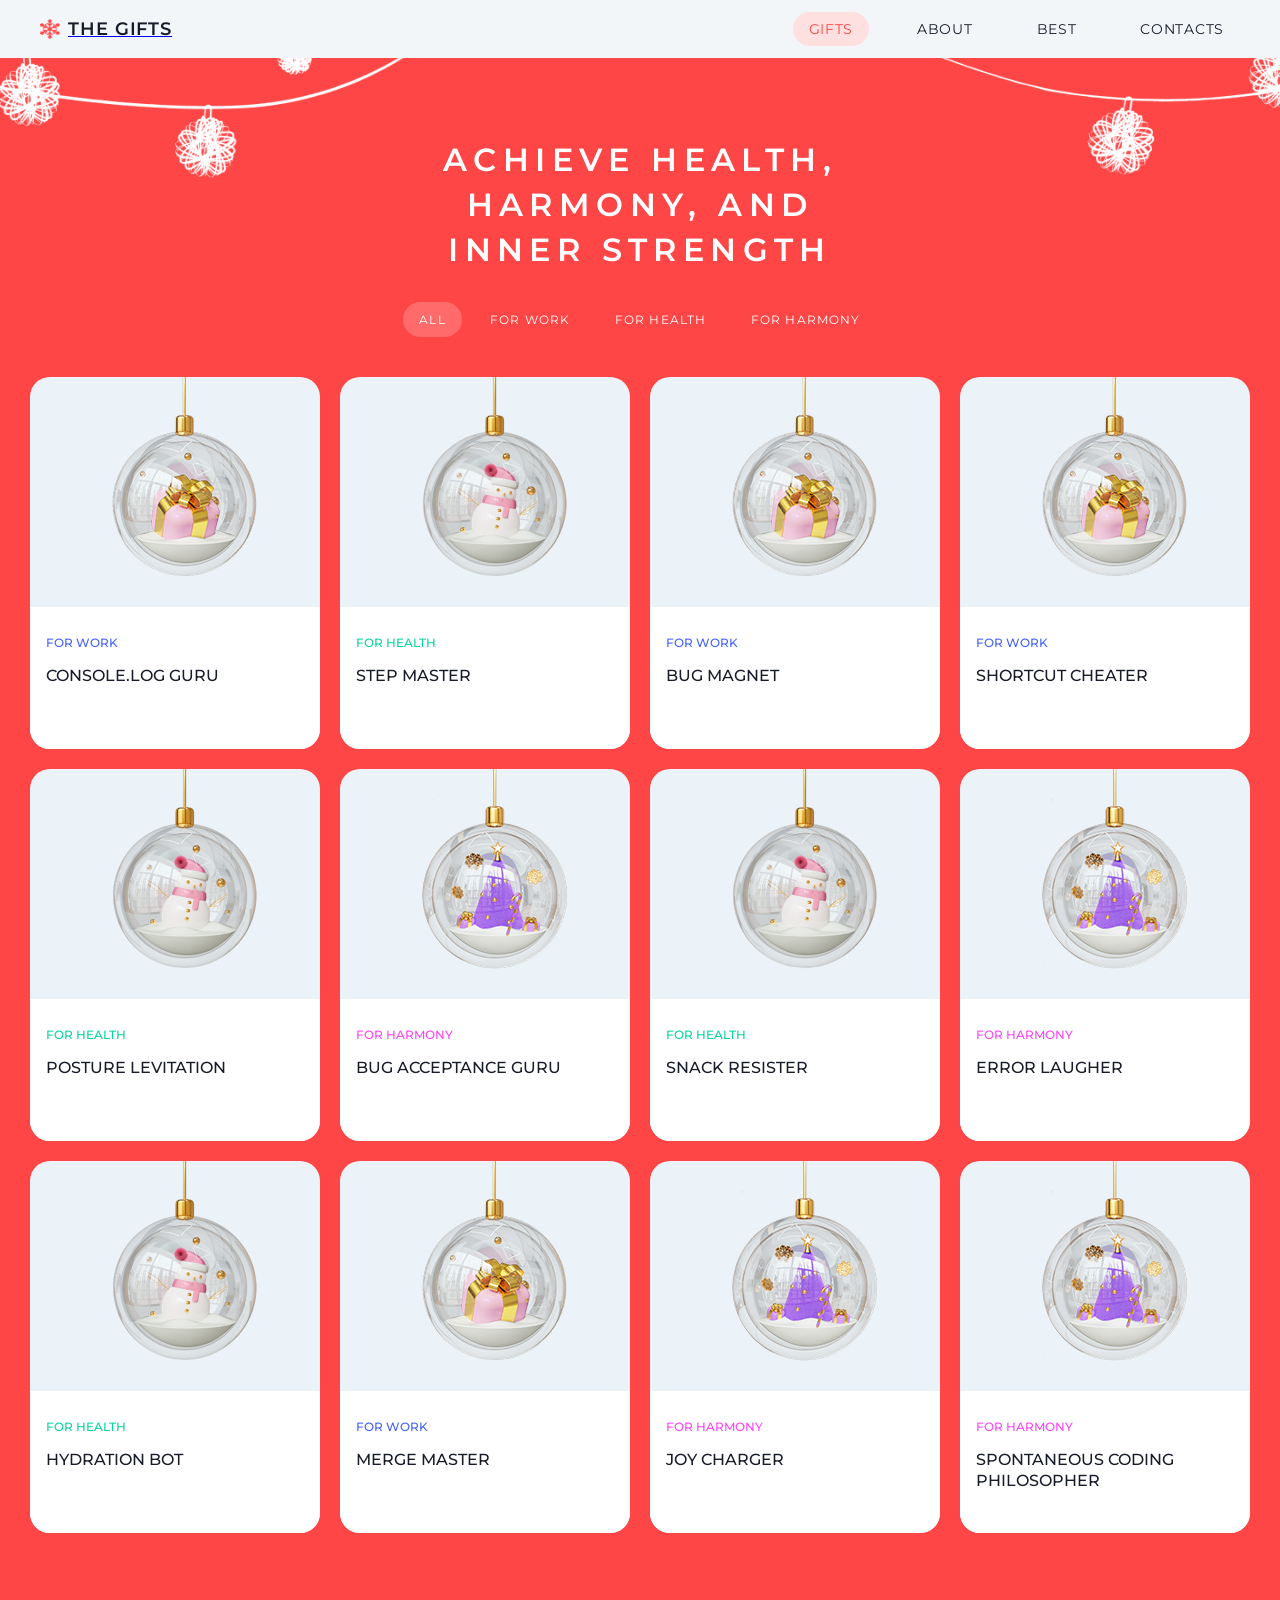
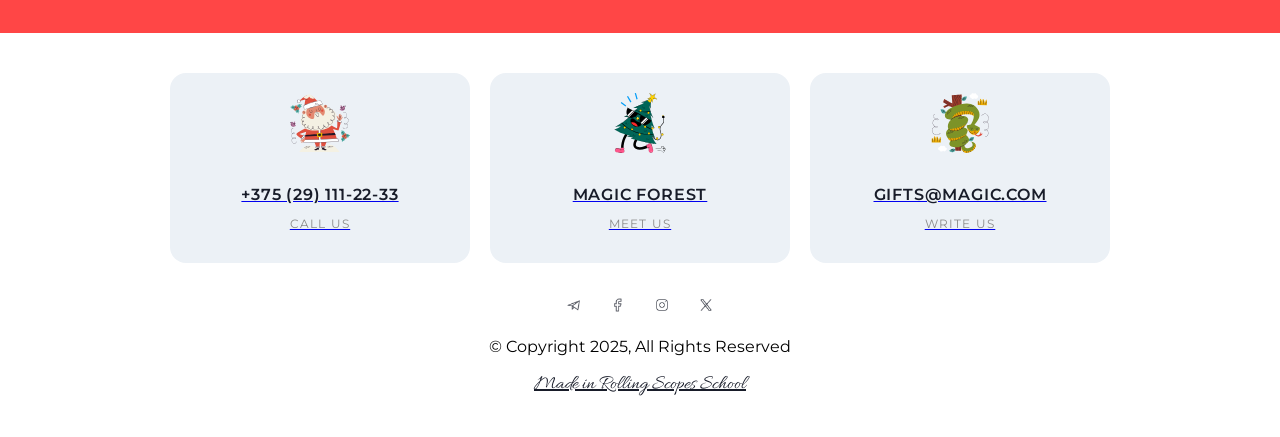
==== gifts.html @ 327d6b7c "first commit" ====
<!DOCTYPE html>
<html lang="en">
<head>
  <meta charset="UTF-8">
  <meta name="viewport" content="width=device-width, initial-scale=1.0">
  <title>Christmas Shop - Gifts</title>

  <link rel="preconnect" href="https://fonts.googleapis.com">
  <link rel="preconnect" href="https://fonts.gstatic.com" crossorigin>
  <link href="https://fonts.googleapis.com/css2?family=Montserrat:wght@300;400;500;600;700&family=Allura&display=swap" rel="stylesheet">
  <link rel="stylesheet" href="style.css">
</head>
<body>

  <header class="header">
    <div class="container header-container">
      <a href="index.html" class="logo">
        <img src="img/snowflake.png" alt="Snowflake">
        <span>THE GIFTS</span>
      </a>

      <nav class="nav">
        <a href="#" class="nav-link active">GIFTS</a>
        <a href="index.html#about" class="nav-link">ABOUT</a>
        <a href="index.html#best" class="nav-link">BEST</a>
        <a href="#contacts" class="nav-link">CONTACTS</a>
      </nav>
    </div>
  </header>

  <main>
    <section class="gifts-page">
      <div class="container gifts-page-container">
        <h1 class="gifts-page-title">
          ACHIEVE HEALTH,<br>
          HARMONY, AND<br>
          INNER STRENGTH
        </h1>

        <div class="gifts-tabs">
          <button class="gifts-tab active" type="button">ALL</button>
          <button class="gifts-tab" type="button">FOR WORK</button>
          <button class="gifts-tab" type="button">FOR HEALTH</button>
          <button class="gifts-tab" type="button">FOR HARMONY</button>
        </div>

        <div class="gifts-grid">
          <div class="gift-card">
            <img src="img/gift-1.png" alt="Console.log Guru">
            <div class="gift-card-content">
              <p class="gift-card-category work">FOR WORK</p>
              <h3 class="gift-card-title">CONSOLE.LOG GURU</h3>
            </div>
          </div>

          <div class="gift-card">
            <img src="img/gift-2.png" alt="Step Master">
            <div class="gift-card-content">
              <p class="gift-card-category health">FOR HEALTH</p>
              <h3 class="gift-card-title">STEP MASTER</h3>
            </div>
          </div>

          <div class="gift-card">
            <img src="img/gift-1.png" alt="Bug Magnet">
            <div class="gift-card-content">
              <p class="gift-card-category work">FOR WORK</p>
              <h3 class="gift-card-title">BUG MAGNET</h3>
            </div>
          </div>

          <div class="gift-card">
            <img src="img/gift-1.png" alt="Shortcut Cheater">
            <div class="gift-card-content">
              <p class="gift-card-category work">FOR WORK</p>
              <h3 class="gift-card-title">SHORTCUT CHEATER</h3>
            </div>
          </div>

          <div class="gift-card">
            <img src="img/gift-2.png" alt="Posture Levitation">
            <div class="gift-card-content">
              <p class="gift-card-category health">FOR HEALTH</p>
              <h3 class="gift-card-title">POSTURE LEVITATION</h3>
            </div>
          </div>

          <div class="gift-card">
            <img src="img/gift-4.png" alt="Bug Acceptance Guru">
            <div class="gift-card-content">
              <p class="gift-card-category harmony">FOR HARMONY</p>
              <h3 class="gift-card-title">BUG ACCEPTANCE GURU</h3>
            </div>
          </div>

          <div class="gift-card">
            <img src="img/gift-2.png" alt="Snack Resister">
            <div class="gift-card-content">
              <p class="gift-card-category health">FOR HEALTH</p>
              <h3 class="gift-card-title">SNACK RESISTER</h3>
            </div>
          </div>

          <div class="gift-card">
            <img src="img/gift-4.png" alt="Error Laugher">
            <div class="gift-card-content">
              <p class="gift-card-category harmony">FOR HARMONY</p>
              <h3 class="gift-card-title">ERROR LAUGHER</h3>
            </div>
          </div>

          <div class="gift-card">
            <img src="img/gift-2.png" alt="Hydration Bot">
            <div class="gift-card-content">
              <p class="gift-card-category health">FOR HEALTH</p>
              <h3 class="gift-card-title">HYDRATION BOT</h3>
            </div>
          </div>

          <div class="gift-card">
            <img src="img/gift-1.png" alt="Merge Master">
            <div class="gift-card-content">
              <p class="gift-card-category work">FOR WORK</p>
              <h3 class="gift-card-title">MERGE MASTER</h3>
            </div>
          </div>

          <div class="gift-card">
            <img src="img/gift-4.png" alt="Joy Charger">
            <div class="gift-card-content">
              <p class="gift-card-category harmony">FOR HARMONY</p>
              <h3 class="gift-card-title">JOY CHARGER</h3>
            </div>
          </div>

          <div class="gift-card">
            <img src="img/gift-4.png" alt="Spontaneous Coding Philosopher">
            <div class="gift-card-content">
              <p class="gift-card-category harmony">FOR HARMONY</p>
              <h3 class="gift-card-title">SPONTANEOUS CODING PHILOSOPHER</h3>
            </div>
          </div>
        </div>
      </div>
    </section>
  </main>

  <footer class="footer" id="contacts">
    <div class="footer-cards">
      <a href="tel:+375291112233" class="footer-card">
        <img src="img/santa.svg" alt="Phone">
        <h3>+375 (29) 111-22-33</h3>
        <p>CALL US</p>
      </a>

      <a href="https://maps.google.com" target="_blank" class="footer-card">
        <img src="img/tree.svg" alt="Map">
        <h3>MAGIC FOREST</h3>
        <p>MEET US</p>
      </a>

      <a href="mailto:gifts@magic.com" class="footer-card">
        <img src="img/snake.svg" alt="Mail">
        <h3>GIFTS@MAGIC.COM</h3>
        <p>WRITE US</p>
      </a>
    </div>

    <div class="footer-socials">
  <a href="#"><img src="img/telegram.png" alt="telegram"></a>
  <a href="#"><img src="img/facebook.png" alt="facebook"></a>
  <a href="#"><img src="img/instagram.png" alt="instagram"></a>
  <a href="#"><img src="img/x.png" alt="x"></a>
</div>

      <p>© Copyright 2025, All Rights Reserved</p>
      <a href="https://rs.school/" target="_blank" class="footer-sub">Made in Rolling Scopes School</a>
    </div>
  </footer>

</body>
</html>
---- style.css ----
body {
  margin: 0;
  background: #ffffff;
  font-family: "Montserrat", sans-serif;
}

.page {
  width: 1440px;
  margin: 0 auto;
  overflow: hidden;
  background: #ffffff;
}
.header {
  background: #f3f6f9;
  padding: 12px 0;
  position: relative;
  z-index: 10;
}

.container {
  width: 1200px;
  margin: 0 auto;
}

.header-container {
  display: flex;
  align-items: center;
  justify-content: space-between;
}

.logo {
  display: flex;
  align-items: center;
  gap: 8px;
}

.logo img {
  width: 20px;
  height: 20px;
  display: block;
}

.logo span {
  font-family: 'Montserrat', sans-serif;
  font-size: 18px;
  font-weight: 600; /* было 700 → делаем легче */
  letter-spacing: 0.05em;
  color: #181c29;
}

.nav {
  display: flex;
  align-items: center;
  gap: 32px;
}

.nav a {
  font-family: 'Montserrat', sans-serif;
  text-decoration: none;
  color: #181c29;
  font-size: 14px;
  font-weight: 400; /* 🔥 главное изменение */
  letter-spacing: 0.05em;
  transition: 0.3s;
  padding: 8px 16px;
  border-radius: 20px;
}

.nav a:hover {
  background: #ffe0e0; /* светло-красный */
  color: #ff4646;
}
.nav .active {
  background: #ffe0e0;
  color: #ff4646;
}
.hero {
  background: #ff4646 url("img/hero-bg.png") no-repeat center top;
  background-size: 100% auto;
  min-height: 524px;
  display: flex;
  justify-content: center;
  align-items: flex-start;
  text-align: center;
  color: white;
  position: relative;
  overflow: hidden;
}

.hero-content {
  width: 430px;
  display: flex;
  flex-direction: column;
  align-items: center;
  gap: 14px;
  padding-top: 80px;
}

.hero-subtitle {
  font-size: 24px;
  opacity: 0.9;
  font-family: 'Allura', cursive;
  line-height: 1;
  letter-spacing: 0.05em;
}


.hero-title {
  font-family: 'Montserrat', sans-serif;
  font-size: 30px;
  font-weight: 600;
  line-height: 1.55;
  letter-spacing: 0.18em;
  text-transform: uppercase;
  color: #fff;
  max-width: 430px;
  margin: 0;
  margin-top: 10px;
}

.hero-button {
  padding: 18px 30px;
  background: #181c29;
  color: white;
  text-decoration: none;
  border-radius: 20px;
  font-size: 12px;
  font-weight: 600;
  letter-spacing: 0.05em;
  margin-top: 4px;
}

.bottom-text {
  margin-top: -2px;
}

.about {
  background: #ff4646;
  padding: 60px 0;
}

.about-container {
  background: #ffffff;
  border-radius: 32px;
  display: flex;
  justify-content: space-between;
  align-items: center;
  overflow: hidden;
}


.about-text {
  width: 50%;
  padding: 60px;
}

.about-description {
  font-family: 'Montserrat', sans-serif;
  font-size: 16px;
  font-weight: 400;
  line-height: 1.5;
  color: #181c29;
  max-width: 426px;
}

.about-subtitle {
  font-family: 'Allura', cursive;
  font-size: 24px;
  line-height: 1;
  letter-spacing: 0.05em;
  color: #ff4646;
  margin-bottom: 20px;
}

.about-title {
  font-family: 'Montserrat', sans-serif;
  font-size: 32px;
  font-weight: 600; /* SemiBold */
  line-height: 1.4;
  letter-spacing: 0.16em;
  text-transform: uppercase;
  color: #181c29;
  margin-bottom: 20px;
}

.about-description {
  font-size: 16px;
  line-height: 1.6;
  color: #181c29;
}

.about-image {
  width: 50%;
  border-radius: 32px;
  overflow: hidden; 
}

.about-image img {
  width: 100%;
  height: 100%;
  object-fit: cover;
  display: block;
}

.slider {
  background: #ff4646;
  padding: 80px 0;
  color: white;
  overflow: hidden;
  padding: 80px 0 100px;
}

.slider-container {
  display: flex;
  flex-direction: column;
  align-items: center;
  gap: 24px;
}

.slider-subtitle {
  font-family: 'Allura', cursive;
  font-size: 24px;
  line-height: 1;
  letter-spacing: 0.05em;
  color: #ffffff;
  margin-bottom: 12px;
}

.slider-title {
  font-family: 'Montserrat', sans-serif;
  font-size: 32px;
  font-weight: 600; /* semi-bold */
  letter-spacing: 0.2em;
  text-transform: uppercase;
  color: #ffffff;

}

.slider-row {
  display: flex;
  align-items: center;
  gap: 30px;
  overflow: hidden;
  width: 100%;
}

.slider-item {
  display: flex;
  align-items: center;
  gap: 20px;
  flex-shrink: 0;
}

.slider-item span {
  font-size: 48px;
  font-weight: 700;
  color: white;
  white-space: nowrap;
}

.slider-item img {
  width: 200px;
  height: 200px;
  object-fit: cover;
  border-radius: 20px;
  display: block;
}
.best-gifts {
  background-color: #ff4646;
  background-image: url("img/snow.png");
  background-repeat: repeat;
  background-position: center;
  padding: 60px 0;
}

.best-gifts-container {
  width: 1200px;
  margin: 0 auto;
  display: flex;
  flex-direction: column;
  align-items: center;
}

.best-gifts-subtitle {
  font-family: 'Allura', cursive;
  font-size: 24px;
  line-height: 1;
  letter-spacing: 0.05em;
  color: #ffffff;
  margin-bottom: 8px;
}

.best-gifts-title {
  font-family: 'Montserrat', sans-serif;
  font-size: 32px;
  font-weight: 600; /* semi-bold */
  letter-spacing: 0.2em;
  text-transform: uppercase;
  color: #ffffff;
}

.gifts-grid {
  display: flex;
  gap: 12px;
  justify-content: center;
  flex-wrap: nowrap;
}

.gift-card {
  width: 290px;
  background: #ecf3f8;
  border-radius: 20px;
  overflow: hidden;
  transition: 0.3s;
  cursor: pointer;
}
.gift-card:hover {
  transform: translateY(-10px);
}
.gift-card img {
  width: 100%;
  height: 220px;
  object-fit: contain;
  display: block;
}

.gift-card-content {
  background: white;
  padding: 18px 20px 22px;
  min-height: 110px;
}

.gift-card-category {
  font-size: 12px;
  font-weight: 500;
  margin-bottom: 8px;
}

.gift-card-title {
  font-size: 16px;
  font-weight: 500;
  color: #181c29;
  line-height: 1.3;
}

.work {
  color: #4361ff;
}

.health {
  color: #06d6a0;
}

.harmony {
  color: #ff43f7;
}
.cta {
  background: #ff4646 url("img/CTA.png") no-repeat center bottom;
  background-size: contain; /* 🔥 было 1440px — это ошибка */
  min-height: 668px;

  display: flex;
  justify-content: center;
  align-items: center;

  text-align: center;
  color: white;
  padding: 120px 0;
}

.cta-content {
  width: 430px;
  display: flex;
  flex-direction: column;
  align-items: center;
  gap: 20px;
}

/* 🔥 заголовок */
.cta-title {
  font-family: 'Montserrat', sans-serif;
  font-size: 32px;
  font-weight: 400;
  line-height: 1.5;
  letter-spacing: 0.18em;
  text-transform: uppercase;
  color: #ffffff;
  margin-top: 10px;
}

/* 🔥 кнопка */
.cta-button {
  display: inline-block;
  padding: 14px 28px;
  background: #181c29;
  color: white;
  text-decoration: none;
  border-radius: 40px; /* 🔥 было мало скругления */
  font-size: 12px;
  font-weight: 600;
}

/* 🔥 курсив */
.cta-subtitle {
  font-family: 'Allura', cursive;
  font-size: 24px;
  letter-spacing: 0.05em;
  color: #ffffff;
  margin-top: 10px;

}

/* 🔥 таймер контейнер */
.cta-timer {
  display: flex;
  justify-content: center;
  align-items: center;
  gap: 0;

  background: rgba(255, 255, 255, 0.2);
  padding: 12px 20px;
  border-radius: 20px;
  margin-top: 10px;
}


.timer-item {
  width: 70px;
  display: flex;
  flex-direction: column;
  align-items: center;
  position: relative;
}

.timer-item:not(:last-child)::after {
  content: "";
  position: absolute;
  right: 0;
  top: 6px;
  width: 1px;
  height: 30px;
  background: rgba(255, 255, 255, 0.4);
}

/* 🔥 цифры */
.timer-number {
  font-family: 'Montserrat', sans-serif;
  font-size: 32px;
  font-weight: 600;
  color: #ffffff;
  line-height: 1;
}

/* 🔥 подписи */
.timer-label {
  font-size: 10px;
  letter-spacing: 0.1em;
  text-transform: uppercase;
  color: #ffffff;
  margin-top: 4px;
}
.footer {
  background: #ffffff;
  padding: 40px 20px;
  text-align: center;
}

/* карточки */
.footer-cards {
  display: flex;
  justify-content: center;
  gap: 20px;
  margin-bottom: 30px;
}

.footer-card {
  background: #ecf1f6;
  padding: 20px;
  border-radius: 16px;
  width: 260px;
}

.footer-card img {
  width: 60px;
  margin-bottom: 12px;
}

/* главный текст (номер / email / адрес) */
.footer-card h3 {
  font-family: 'Montserrat', sans-serif;
  font-size: 16px;
  font-weight: 600; /* 🔥 норм жирность */
  letter-spacing: 0.05em;
  margin-bottom: 6px;
  color: #181c29;
}

/* подписи */
.footer-card p {
  font-family: 'Montserrat', sans-serif;
  font-size: 12px;
  font-weight: 400;
  letter-spacing: 0.1em;
  text-transform: uppercase;
  color: #8a8a8a;
}

/* низ */
.footer-bottom {
  display: flex;
  flex-direction: column;
  align-items: center;
  gap: 8px;
}

/* copyright */
.footer-bottom p:first-child {
  font-family: 'Montserrat', sans-serif;
  font-size: 14px;
  font-weight: 400;
  color: #181c29;
}

/* Made in */
.footer-sub {
  font-family: 'Allura', cursive;
  font-size: 20px;
  color: #181c29;
}

/* соц иконки */
.footer-socials {
  display: flex;
  justify-content: center;
  gap: 20px;
  margin-top: 16px;
}

.footer-socials img {
  width: 24px;
  height: 24px;
  object-fit: contain;
  opacity: 0.7;
  transition: 0.3s;
}

.footer-socials img:hover {
  opacity: 1;
  transform: scale(1.1);
}






  .gifts-page {
  background-color: #ff4646;
  background-image: url("./img/bg-gifts.png");
  background-attachment: fixed;
  background-repeat: no-repeat;
  background-position: top center;
  background-size: cover;
  text-align: center;
  padding: 100px 0;
  padding-top: 80px;
}


.gifts-subtitle {
  font-family: 'Montserrat', sans-serif;
  font-size: 28px;
  font-weight: 600;
  letter-spacing: 0.2em;
  text-transform: uppercase;
  max-width: 600px;
  margin: 0 auto 30px;
}

.gifts-tabs {
  display: flex;
  justify-content: center;
  gap: 12px;
  margin-bottom: 40px;
}

.gifts-tabs button {
  padding: 10px 16px;
  border-radius: 20px;
  border: none;
  background: transparent;
  color: white;
  font-size: 12px;
  cursor: pointer;
  font-family: 'Montserrat', sans-serif;
  font-size: 12px;
  letter-spacing: 0.1em;
}

.gifts-tabs .active {
  background: rgba(255,255,255,0.2);
  border-radius: 20px;
  padding: 8px 16px;
}

/* сетка */
.gifts-grid {
  display: grid;
  grid-template-columns: repeat(4, 1fr);
  gap: 20px;
}

/* карточка */
.gift-card {
  background: #ecf3f8;
  border-radius: 20px;
  overflow: hidden;
}

.gift-card img {
  width: 310px;
  height: 230px;
  object-fit: contain;
}

.gift-card-content {
  background: white;
  padding: 16px;
  text-align: left; 

}

.gift-card-category {
  font-size: 12px;
  margin-bottom: 6px;
}

.gifts-page-title {
  font-family: 'Montserrat', sans-serif;
  font-size: 32px;
  font-weight: 600;

  text-transform: uppercase;
  letter-spacing: 0.2em;

  text-align: center;
  color: white;

  max-width: 600px;
  margin: 0 auto 30px;
  line-height: 1.4;
}
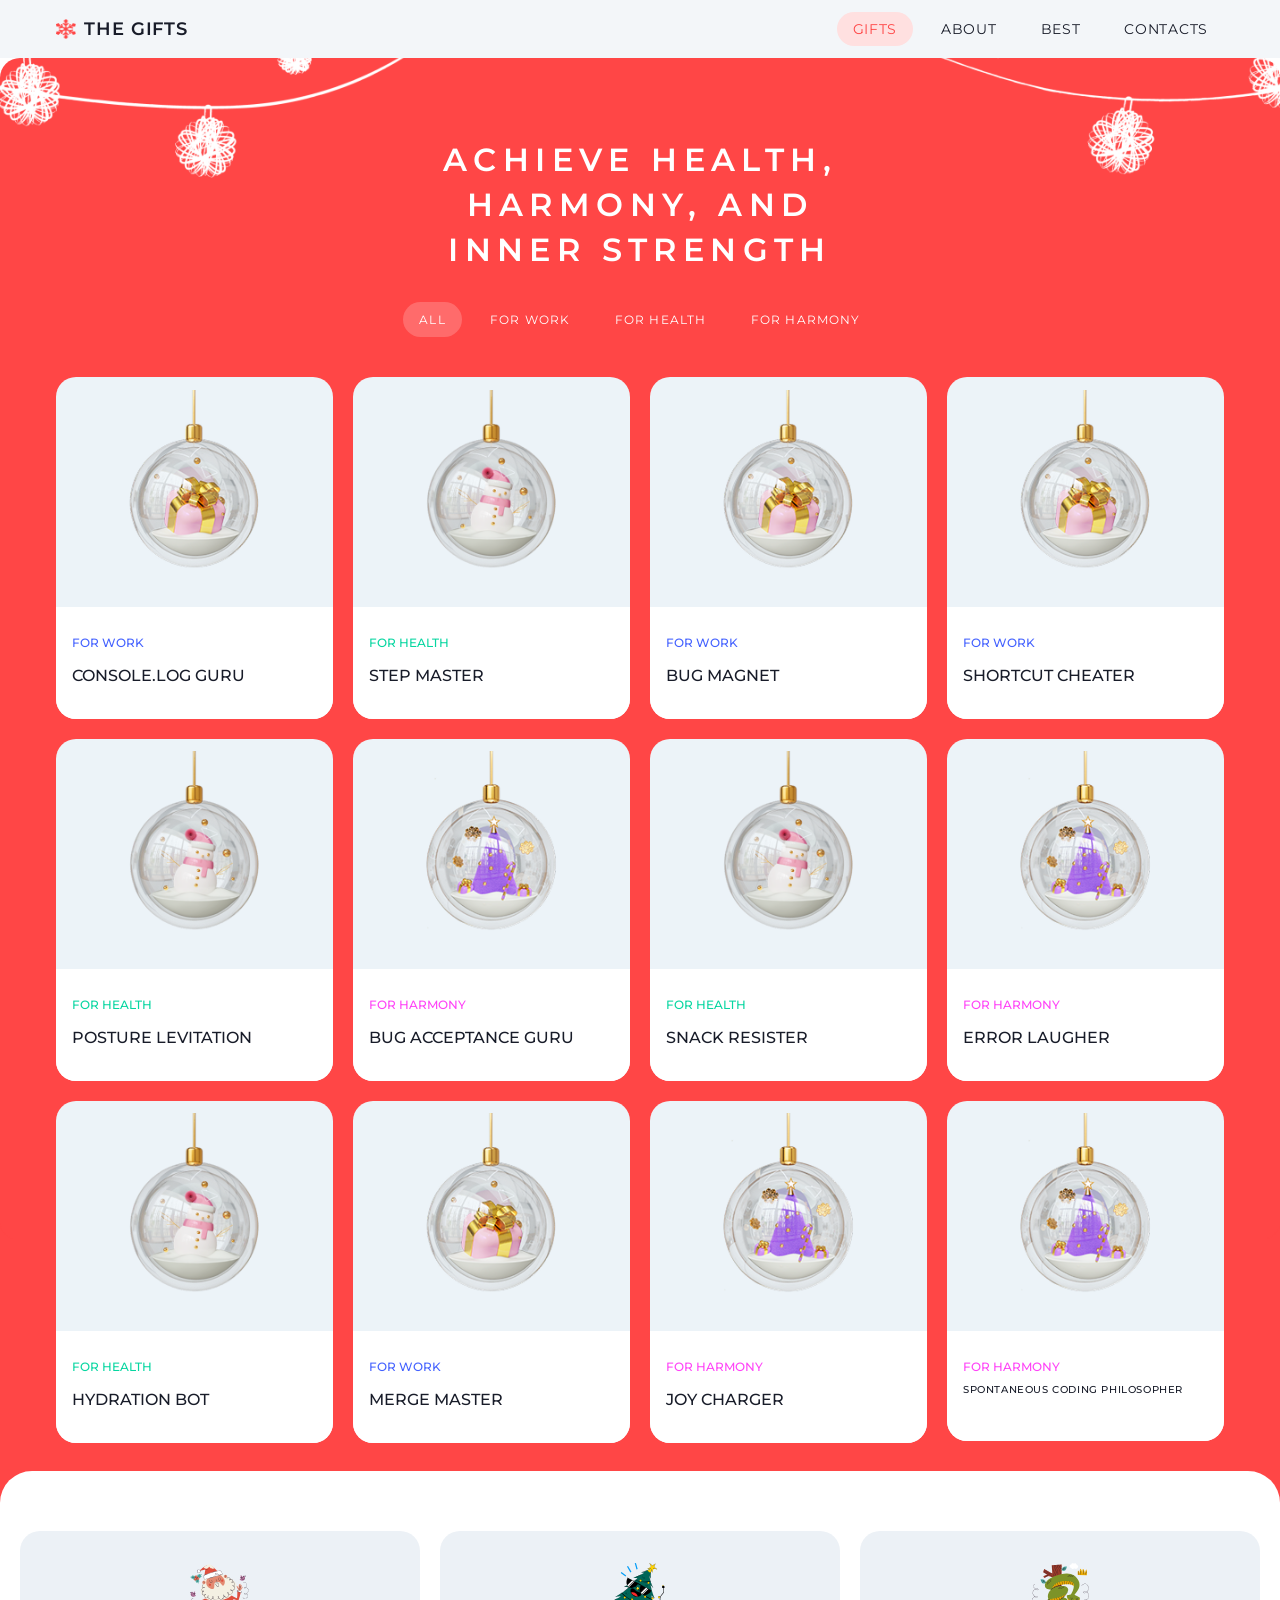
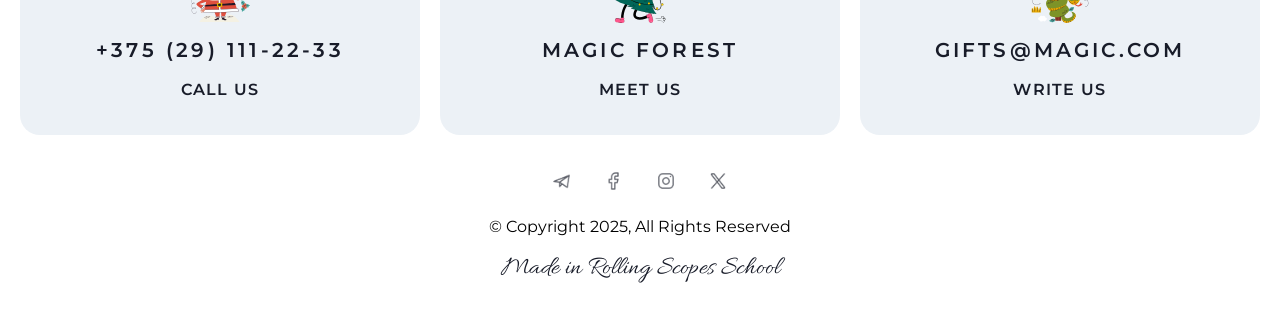
==== commit c033aa78: "first commit" ====
--- a/gifts.html
+++ b/gifts.html
@@ -18,6 +18,11 @@
         <img src="img/snowflake.png" alt="Snowflake">
         <span>THE GIFTS</span>
       </a>
+    
+      <div class="burger">
+      <span></span>
+      <span></span>
+    </div>
 
       <nav class="nav">
         <a href="#" class="nav-link active">GIFTS</a>
@@ -38,12 +43,13 @@
         </h1>
 
         <div class="gifts-tabs">
-          <button class="gifts-tab active" type="button">ALL</button>
-          <button class="gifts-tab" type="button">FOR WORK</button>
-          <button class="gifts-tab" type="button">FOR HEALTH</button>
-          <button class="gifts-tab" type="button">FOR HARMONY</button>
+            <button class="gifts-tab active" type="button" data-filter="all">ALL</button>
+            <button class="gifts-tab" type="button" data-filter="work">FOR WORK</button>
+            <button class="gifts-tab" type="button" data-filter="health">FOR HEALTH</button>
+            <button class="gifts-tab" type="button" data-filter="harmony">FOR HARMONY</button>
         </div>
 
+
         <div class="gifts-grid">
           <div class="gift-card">
             <img src="img/gift-1.png" alt="Console.log Guru">
@@ -137,7 +143,7 @@
             <img src="img/gift-4.png" alt="Spontaneous Coding Philosopher">
             <div class="gift-card-content">
               <p class="gift-card-category harmony">FOR HARMONY</p>
-              <h3 class="gift-card-title">SPONTANEOUS CODING PHILOSOPHER</h3>
+              <h3 class="gift-card-title long-title">SPONTANEOUS CODING PHILOSOPHER</h3>
             </div>
           </div>
         </div>
@@ -177,6 +183,48 @@
       <a href="https://rs.school/" target="_blank" class="footer-sub">Made in Rolling Scopes School</a>
     </div>
   </footer>
-
+<script>
+const burger = document.querySelector('.burger');
+const nav = document.querySelector('.nav');
+const navLinks = document.querySelectorAll('.nav a');
+
+burger.addEventListener('click', () => {
+  burger.classList.toggle('open');
+  nav.classList.toggle('open');
+});
+
+navLinks.forEach((link) => {
+  link.addEventListener('click', () => {
+    burger.classList.remove('open');
+    nav.classList.remove('open');
+  });
+});
+
+const giftTabs = document.querySelectorAll('.gifts-tab');
+const giftCards = document.querySelectorAll('.gifts-page .gift-card');
+
+giftTabs.forEach((tab) => {
+  tab.addEventListener('click', () => {
+    const filter = tab.dataset.filter;
+
+    giftTabs.forEach((button) => {
+      button.classList.remove('active');
+    });
+
+    tab.classList.add('active');
+
+    giftCards.forEach((card) => {
+      const category = card.querySelector('.gift-card-category');
+
+      if (filter === 'all' || category.classList.contains(filter)) {
+        card.style.display = 'block';
+      } else {
+        card.style.display = 'none';
+      }
+    });
+  });
+});
+
+</script>
 </body>
 </html>
--- a/style.css
+++ b/style.css
@@ -1,11 +1,18 @@
+* {
+  box-sizing: border-box;
+}
 body {
   margin: 0;
   background: #ffffff;
+  overflow-x: hidden;
   font-family: "Montserrat", sans-serif;
 }
-
+main {
+  width: 100%;
+}
 .page {
-  width: 1440px;
+  max-width: 1440px;
+  width: 100%;
   margin: 0 auto;
   overflow: hidden;
   background: #ffffff;
@@ -18,14 +25,16 @@
 }
 
 .container {
-  width: 1200px;
+  max-width: 1200px;
   margin: 0 auto;
+  padding: 0 16px;
 }
 
 .header-container {
   display: flex;
   align-items: center;
   justify-content: space-between;
+  padding: 0 16px;
 }
 
 .logo {
@@ -43,7 +52,7 @@
 .logo span {
   font-family: 'Montserrat', sans-serif;
   font-size: 18px;
-  font-weight: 600; /* было 700 → делаем легче */
+  font-weight: 600; 
   letter-spacing: 0.05em;
   color: #181c29;
 }
@@ -51,7 +60,8 @@
 .nav {
   display: flex;
   align-items: center;
-  gap: 32px;
+  gap: 12px;
+  flex-wrap: wrap;
 }
 
 .nav a {
@@ -59,7 +69,7 @@
   text-decoration: none;
   color: #181c29;
   font-size: 14px;
-  font-weight: 400; /* 🔥 главное изменение */
+  font-weight: 400; 
   letter-spacing: 0.05em;
   transition: 0.3s;
   padding: 8px 16px;
@@ -67,7 +77,7 @@
 }
 
 .nav a:hover {
-  background: #ffe0e0; /* светло-красный */
+  background: #ffe0e0; 
   color: #ff4646;
 }
 .nav .active {
@@ -85,6 +95,8 @@
   color: white;
   position: relative;
   overflow: hidden;
+  padding: 0 16px;
+  border-radius: 20px 20px 0 0;
 }
 
 .hero-content {
@@ -94,6 +106,8 @@
   align-items: center;
   gap: 14px;
   padding-top: 80px;
+  position: relative;
+  z-index: 2;
 }
 
 .hero-subtitle {
@@ -137,6 +151,7 @@
 .about {
   background: #ff4646;
   padding: 60px 0;
+  overflow: hidden;
 }
 
 .about-container {
@@ -146,6 +161,7 @@
   justify-content: space-between;
   align-items: center;
   overflow: hidden;
+  padding: 0;
 }
 
 
@@ -175,7 +191,7 @@
 .about-title {
   font-family: 'Montserrat', sans-serif;
   font-size: 32px;
-  font-weight: 600; /* SemiBold */
+  font-weight: 600; 
   line-height: 1.4;
   letter-spacing: 0.16em;
   text-transform: uppercase;
@@ -191,15 +207,16 @@
 
 .about-image {
   width: 50%;
-  border-radius: 32px;
-  overflow: hidden; 
+  height: 100%;
+  display: flex;
 }
 
 .about-image img {
   width: 100%;
   height: 100%;
   object-fit: cover;
-  display: block;
+  object-fit: cover;
+  border-radius: 32px 32px 32px 32px;
 }
 
 .slider {
@@ -211,6 +228,9 @@
 }
 
 .slider-container {
+  max-width: 1200px;
+  margin: 0 auto;
+  position: relative;
   display: flex;
   flex-direction: column;
   align-items: center;
@@ -229,19 +249,11 @@
 .slider-title {
   font-family: 'Montserrat', sans-serif;
   font-size: 32px;
-  font-weight: 600; /* semi-bold */
+  font-weight: 600; 
   letter-spacing: 0.2em;
   text-transform: uppercase;
   color: #ffffff;
 
-}
-
-.slider-row {
-  display: flex;
-  align-items: center;
-  gap: 30px;
-  overflow: hidden;
-  width: 100%;
 }
 
 .slider-item {
@@ -259,8 +271,8 @@
 }
 
 .slider-item img {
-  width: 200px;
-  height: 200px;
+  width: 250px;
+  height: 250px;
   object-fit: cover;
   border-radius: 20px;
   display: block;
@@ -271,10 +283,11 @@
   background-repeat: repeat;
   background-position: center;
   padding: 60px 0;
+  overflow: visible;
 }
 
 .best-gifts-container {
-  width: 1200px;
+  width: 1400px;
   margin: 0 auto;
   display: flex;
   flex-direction: column;
@@ -293,7 +306,7 @@
 .best-gifts-title {
   font-family: 'Montserrat', sans-serif;
   font-size: 32px;
-  font-weight: 600; /* semi-bold */
+  font-weight: 600; 
   letter-spacing: 0.2em;
   text-transform: uppercase;
   color: #ffffff;
@@ -308,20 +321,22 @@
 
 .gift-card {
   width: 290px;
-  background: #ecf3f8;
+  background: #ffffff;
   border-radius: 20px;
   overflow: hidden;
   transition: 0.3s;
   cursor: pointer;
+  text-decoration: none;
 }
 .gift-card:hover {
-  transform: translateY(-10px);
+  transform: none;
 }
 .gift-card img {
   width: 100%;
   height: 220px;
   object-fit: contain;
   display: block;
+  background: transparent;
 }
 
 .gift-card-content {
@@ -356,9 +371,9 @@
 }
 .cta {
   background: #ff4646 url("img/CTA.png") no-repeat center bottom;
-  background-size: contain; /* 🔥 было 1440px — это ошибка */
+  background-size: contain; 
   min-height: 668px;
-
+  overflow: hidden;
   display: flex;
   justify-content: center;
   align-items: center;
@@ -376,7 +391,7 @@
   gap: 20px;
 }
 
-/* 🔥 заголовок */
+
 .cta-title {
   font-family: 'Montserrat', sans-serif;
   font-size: 32px;
@@ -388,19 +403,19 @@
   margin-top: 10px;
 }
 
-/* 🔥 кнопка */
+
 .cta-button {
   display: inline-block;
   padding: 14px 28px;
   background: #181c29;
   color: white;
   text-decoration: none;
-  border-radius: 40px; /* 🔥 было мало скругления */
+  border-radius: 40px; 
   font-size: 12px;
   font-weight: 600;
 }
 
-/* 🔥 курсив */
+
 .cta-subtitle {
   font-family: 'Allura', cursive;
   font-size: 24px;
@@ -410,7 +425,7 @@
 
 }
 
-/* 🔥 таймер контейнер */
+
 .cta-timer {
   display: flex;
   justify-content: center;
@@ -442,16 +457,17 @@
   background: rgba(255, 255, 255, 0.4);
 }
 
-/* 🔥 цифры */
+
 .timer-number {
   font-family: 'Montserrat', sans-serif;
   font-size: 32px;
   font-weight: 600;
   color: #ffffff;
   line-height: 1;
-}
-
-/* 🔥 подписи */
+  letter-spacing: 0.12em;
+}
+
+
 .timer-label {
   font-size: 10px;
   letter-spacing: 0.1em;
@@ -461,11 +477,16 @@
 }
 .footer {
   background: #ffffff;
-  padding: 40px 20px;
+  padding: 60px 20px 40px;
   text-align: center;
-}
-
-/* карточки */
+  border-radius: 32px 32px 0 0;
+  position: relative;
+  margin-top: -32px;
+  z-index: 2
+}
+  
+
+
 .footer-cards {
   display: flex;
   justify-content: center;
@@ -476,8 +497,14 @@
 .footer-card {
   background: #ecf1f6;
   padding: 20px;
-  border-radius: 16px;
-  width: 260px;
+  border-radius: 20px;
+  width: 400px;
+  min-height: 204px;
+  display: flex;
+  flex-direction: column;
+  align-items: center;
+  justify-content: center;
+  text-decoration: none;
 }
 
 .footer-card img {
@@ -485,27 +512,31 @@
   margin-bottom: 12px;
 }
 
-/* главный текст (номер / email / адрес) */
+
 .footer-card h3 {
   font-family: 'Montserrat', sans-serif;
-  font-size: 16px;
-  font-weight: 600; /* 🔥 норм жирность */
-  letter-spacing: 0.05em;
-  margin-bottom: 6px;
+  font-size: 20px;
+  font-weight: 600;
+  line-height: 1.52;
+  letter-spacing: 0.16em;
+  text-transform: uppercase;
+  margin: 0 0 12px;
   color: #181c29;
 }
 
-/* подписи */
+
 .footer-card p {
   font-family: 'Montserrat', sans-serif;
-  font-size: 12px;
-  font-weight: 400;
-  letter-spacing: 0.1em;
+  font-size: 16px;
+  font-weight: 600;
+  line-height: 1.52;
+  letter-spacing: 0.08em;
   text-transform: uppercase;
-  color: #8a8a8a;
-}
-
-/* низ */
+  color: #181c29;
+  margin: 0;
+}
+
+
 .footer-bottom {
   display: flex;
   flex-direction: column;
@@ -513,7 +544,7 @@
   gap: 8px;
 }
 
-/* copyright */
+
 .footer-bottom p:first-child {
   font-family: 'Montserrat', sans-serif;
   font-size: 14px;
@@ -521,14 +552,18 @@
   color: #181c29;
 }
 
-/* Made in */
+
 .footer-sub {
   font-family: 'Allura', cursive;
-  font-size: 20px;
+  font-size: 26px;
   color: #181c29;
-}
-
-/* соц иконки */
+  transition: color 0.3s ease;
+}
+.footer-sub:hover {
+  color: #ff4646;
+}
+
+
 .footer-socials {
   display: flex;
   justify-content: center;
@@ -537,8 +572,8 @@
 }
 
 .footer-socials img {
-  width: 24px;
-  height: 24px;
+  width: 32px;
+  height: 32px;
   object-fit: contain;
   opacity: 0.7;
   transition: 0.3s;
@@ -562,8 +597,8 @@
   background-position: top center;
   background-size: cover;
   text-align: center;
-  padding: 100px 0;
-  padding-top: 80px;
+  padding: 80px 0 60px;
+  border-radius: 20px 20px 0 0;
 }
 
 
@@ -615,12 +650,14 @@
   background: #ecf3f8;
   border-radius: 20px;
   overflow: hidden;
+  width: 100%;
 }
 
 .gift-card img {
-  width: 310px;
+  width: 100%;
   height: 230px;
   object-fit: contain;
+  display: block;
 }
 
 .gift-card-content {
@@ -649,4 +686,1286 @@
   max-width: 600px;
   margin: 0 auto 30px;
   line-height: 1.4;
-}+}
+
+
+.burger {
+  display: none;
+  flex-direction: column;
+  justify-content: center;
+  margin-left: auto;
+}
+
+.burger span {
+  display: block;
+  width: 24px;
+  height: 2px;
+  background: #181c29;
+}
+
+.burger span + span {
+  margin-top: 6px;
+}
+
+
+/* ===== TABLET ===== */
+@media (max-width: 768px) {
+  .best-gifts-container {
+  width: 100%;
+  padding: 0 8px;
+}
+
+.gifts-grid {
+  display: grid;
+  grid-template-columns: repeat(2, 1fr);
+  gap: 12px;
+  justify-content: center;
+}
+.about-image {
+    height: 528px; 
+    overflow: hidden; 
+  }
+
+  .about-image img {
+    width: 100%;
+    height: 100%;
+    object-fit: cover;    
+    object-position: center; 
+  }
+  .about-image img {
+  object-fit: cover !important;
+}
+
+  .gift-card {
+  width: 100%;
+  margin: 0 auto;
+  max-width: 300px;
+}
+
+.gift-card img {
+  width: 100%;
+  height: 180px;
+}
+.nav {
+  display: none;
+}
+
+.burger {
+  display: flex;
+}
+
+.hero {
+  background-size: 1200px;
+  background-position: center top;
+}
+
+.hero-content {
+  width: 426px;
+  padding-top: 64px;
+}
+
+.hero-title {
+  font-size: 32px;
+  line-height: 1.5;
+}
+
+.hero-button {
+  margin-top: 4px;
+}
+
+.hero-content {
+  width: 420px;
+  padding-top: 90px;
+  gap: 14px;
+  text-align: center;
+}
+
+.hero-subtitle {
+  font-size: 22px;
+  line-height: 1.2;
+  letter-spacing: 0.04em;
+  margin: 0;
+}
+
+.hero-title {
+  font-size: 30px;
+  line-height: 1.4;
+  letter-spacing: 0.14em;
+  margin: 0;
+}
+
+.hero-button {
+  margin-top: 8px;
+  padding: 18px 28px;
+  font-size: 12px;
+  transition: 0.3s
+}
+
+.bottom-text {
+  margin-top: 4px;
+  font-size: 24px;
+}
+.about-content {
+  max-width: 420px;
+}
+.about-wrapper {
+  display: flex;
+  justify-content: space-between;
+  align-items: center;
+  gap: 40px;
+}
+
+
+.about-title {
+  font-size: 24px;
+  line-height: 1.2;
+  letter-spacing: 0.08em;
+}
+
+.about-text {
+  font-size: 18px;
+  line-height: 1.6;
+}
+.contacts-container {
+  max-width: 728px;
+  margin: 0 auto;
+  padding: 0 16px;
+}
+.contact-card {
+  width: 100%;
+  background: #cfd6dc; 
+  border-radius: 20px;
+  padding: 24px 16px;
+  text-align: center;
+}
+.contacts {
+  display: flex;
+  flex-direction: column;
+  gap: 12px;
+}
+.contact-card img {
+  width: 60px;
+  margin-bottom: 16px;
+}
+.contact-title {
+  font-size: 20px;
+  font-weight: 600;
+  letter-spacing: 2px;
+}
+
+.contact-subtitle {
+  font-size: 12px;
+  margin-top: 8px;
+  opacity: 0.7;
+}
+.slider-wrapper {
+  display: flex;
+  justify-content: center;
+  align-items: center;
+  overflow: hidden;
+  max-width: 500px;  /* 🔥 уменьшаем весь блок */
+  margin: 0 auto;
+}
+
+.slider-row {
+  display: flex;
+  gap: 20px;
+  transition: transform 0.3s ease;
+  justify-content: flex-start; /* важно */
+  letter-spacing: 0.12em;
+}
+
+.slider-item {
+  min-width: 200px; /* фикс ширины */
+  letter-spacing: 0.12em;
+}
+
+.slider-item img {
+  width: 200px;
+  height: 200px;
+  object-fit: cover;
+}
+.contacts {
+    display: grid;
+    grid-template-columns: repeat(3, 1fr);/* 3 карточки */
+    gap: 16px;
+  }
+  .contact-card {
+  max-width: 100%;
+  padding: 20px;
+}
+.contact-card {
+    padding: 16px;
+    border-radius: 20px;
+  }
+
+  .contact-card img {
+    width: 60px;
+    height: 60px;
+  }
+.footer {
+    background: #ffffff;
+    padding: 60px 8px;
+  }
+
+  .footer-cards {
+    width: 100%;
+    max-width: 752px;
+    margin: 0 auto 40px;
+    display: flex;
+    flex-direction: column;
+    gap: 12px;
+  }
+
+  .footer-card {
+    width: 100%;
+    min-height: 204px;
+    padding: 20px;
+    border-radius: 20px;
+    background: #ecf3f8;
+    display: flex;
+    flex-direction: column;
+    align-items: center;
+    justify-content: center;
+
+    text-decoration: none;
+  }
+
+  .footer-card img {
+    width: 80px;
+    height: 80px;
+    object-fit: contain;
+    margin-bottom: 12px;
+  }
+
+  .footer-card h3 {
+    margin: 0 0 12px;
+    font-size: 24px;
+    line-height: 1.52;
+    font-weight: 600;
+    letter-spacing: 0.16em;
+    text-transform: uppercase;
+    color: #181c29;
+  }
+
+  .footer-card p {
+    margin: 0;
+    font-size: 16px;
+    line-height: 1.52;
+    font-weight: 600;
+    letter-spacing: 0.08em;
+    text-transform: uppercase;
+    color: #181c29;
+  }
+
+  .footer-socials {
+    margin-top: 0;
+    margin-bottom: 12px;
+    display: flex;
+    justify-content: center;
+    gap: 12px;
+  }
+
+  .footer-socials img {
+    width: 24px;
+    height: 24px;
+  }
+
+  .footer > p {
+    margin: 0 0 12px;
+    color: #181c29;
+  }
+
+  .footer-sub {
+    color: #181c29;
+  }
+  .cta {
+    min-height: 668px;
+    padding: 120px 8px;
+    background-color: #ff4646;
+    background-image: url("img/CTA.png");
+    background-repeat: no-repeat;
+    background-position: center bottom;
+    background-size: cover;
+  }
+
+  .cta-content {
+    width: 100%;
+    max-width: 430px;
+    gap: 20px;
+  }
+
+  .cta-title {
+    margin: 0;
+    font-size: 24px;
+    line-height: 1.52;
+    letter-spacing: 0.16em;
+    font-weight: 600;
+  }
+
+  .cta-button {
+    padding: 18px 30px;
+    border-radius: 20px;
+  }
+  .cta-subtitle {
+    margin: 20px 0 16px;
+    font-size: 24px;
+    line-height: 1;
+    letter-spacing: 0.05em;
+    margin-top: 10px;
+    margin-bottom: 0px;
+  }
+  .cta-timer {
+    width: 344px;
+    height: 72px;
+    padding: 8px 12px;
+    border-radius: 20px;
+    background: rgba(255, 255, 255, 0.4);
+    margin-top: 0;
+  }
+
+  .timer-item {
+    width: 80px;
+  }
+  .timer-number {
+    font-size: 24px;
+    line-height: 1;
+    letter-spacing: 0.12em;
+  }
+
+  .timer-label {
+    margin-top: 4px;
+    font-size: 10px;
+    line-height: 1;
+    letter-spacing: 0.1em;
+  }
+
+  .timer-item:not(:last-child)::after {
+    top: 12px;
+    right: 0;
+    height: 32px;
+  }
+  gifts-page {
+    background-color: #ff4646;
+    background-image: url("./img/bg-gifts.png");
+    background-repeat: no-repeat;
+    background-position: top center;
+    background-size: cover;
+    padding: 60px 8px;
+  }
+
+  .gifts-page .container {
+    max-width: 752px;
+    width: 100%;
+    margin: 0 auto;
+    padding: 0;
+  }
+
+  .gifts-page .gifts-grid {
+    display: grid;
+    grid-template-columns: repeat(2, 310px);
+    justify-content: center;
+    gap: 4px;
+  }
+
+  .gifts-page .gift-card {
+    width: 310px;
+    height: 342px;
+    margin: 0;
+    border-radius: 20px;
+    overflow: hidden;
+  }
+
+  .gifts-page .gift-card img {
+    width: 100%;
+    height: 230px;
+    object-fit: contain;
+    display: block;
+  }
+
+  .gifts-page .gift-card-content {
+    height: 112px;
+    padding: 20px;
+    background: #ffffff;
+  }
+  
+  .header {
+    position: relative;
+    z-index: 50;
+  }
+
+  .header-container {
+    position: relative;
+  }
+
+  .burger {
+    display: flex;
+    width: 40px;
+    height: 40px;
+    align-items: center;
+    justify-content: center;
+    cursor: pointer;
+    position: relative;
+    z-index: 60;
+  }
+
+  .burger span {
+    transition: transform 0.3s ease;
+  }
+
+  .burger.open span:first-child {
+    transform: rotate(45deg) translate(3px, 3px);
+  }
+
+  .burger.open span:last-child {
+    transform: rotate(-45deg) translate(3px, -3px);
+  }
+
+  .nav {
+    position: absolute;
+    top: 52px;
+    right: 16px;
+
+    width: 220px;
+    height: auto;
+    padding: 16px;
+
+    background: #ffffff;
+    border-radius: 20px;
+    box-shadow: 0 8px 28px rgba(24, 28, 41, 0.18);
+
+    display: flex;
+    flex-direction: column;
+    align-items: stretch;
+    gap: 4px;
+
+    opacity: 0;
+    visibility: hidden;
+    transform: translateY(-8px);
+    transition: 0.3s ease;
+
+    z-index: 55;
+  }
+
+  .nav.open {
+    opacity: 1;
+    visibility: visible;
+    transform: translateY(0);
+  }
+
+  .nav a {
+    display: block;
+    padding: 12px 14px;
+    border-radius: 12px;
+
+    font-size: 14px;
+    font-weight: 600;
+    letter-spacing: 0.08em;
+    text-align: center;
+  }
+}
+
+
+/* ===== MOBILE ===== */
+@media (max-width: 380px) {
+.gifts-grid {
+    grid-template-columns: 1fr;
+  }
+.nav {
+    display: none;
+  }
+.burger {
+  display: flex;
+}
+.footer {
+    padding: 60px 8px;
+  }
+
+  .footer-card h3 {
+    font-size: 20px;
+    letter-spacing: 0.08em;
+  }
+
+  .footer-card p {
+    font-size: 14px;
+  }
+    .gifts-page .gifts-grid {
+    grid-template-columns: 310px;
+  }
+.header {
+    position: relative;
+    z-index: 50;
+  }
+
+  .header-container {
+    position: relative;
+  }
+
+  .burger {
+    display: flex;
+    width: 40px;
+    height: 40px;
+    align-items: center;
+    justify-content: center;
+    cursor: pointer;
+    position: relative;
+    z-index: 60;
+  }
+
+  .nav {
+    position: absolute;
+    top: 52px;
+    right: 8px;
+
+    width: 180px;
+    height: auto;
+    padding: 12px;
+
+    background: #ffffff;
+    border-radius: 16px;
+    box-shadow: 0 8px 28px rgba(24, 28, 41, 0.18);
+
+    display: flex;
+    flex-direction: column;
+    align-items: stretch;
+    gap: 4px;
+
+    opacity: 0;
+    visibility: hidden;
+    transform: translateY(-8px);
+    transition: 0.3s ease;
+
+    z-index: 55;
+  }
+
+  .nav.open {
+    opacity: 1;
+    visibility: visible;
+    transform: translateY(0);
+  }
+
+  .nav a {
+    display: block;
+    padding: 10px 12px;
+    border-radius: 12px;
+
+    font-size: 12px;
+    font-weight: 600;
+    letter-spacing: 0.06em;
+    text-align: center;
+  }
+.about {
+    padding: 60px 8px;
+    background: #ff4646;
+  }
+
+  .about-container {
+    width: 100%;
+    max-width: 364px;
+    margin: 0 auto;
+    display: flex;
+    flex-direction: column;
+    border-radius: 20px;
+    overflow: hidden;
+  }
+
+  .about-text {
+    width: 100%;
+    padding: 60px 20px;
+  }
+
+  .about-title {
+    font-size: 24px;
+    line-height: 1.52;
+    letter-spacing: 0.16em;
+    margin: 0 0 20px;
+  }
+
+  .about-description {
+    font-size: 16px;
+    line-height: 1.48;
+    margin: 0;
+  }
+
+  .about-image {
+    width: 100%;
+    height: 528px;
+  }
+
+  .about-image img {
+    width: 100%;
+    height: 100%;
+    object-fit: cover;
+    object-position: center;
+  }
+  .hero {
+    min-height: 572px;
+    padding: 0 8px;
+    background-size: 1350px auto;
+    background-position: center top;
+  }
+
+  .hero-content {
+    width: 100%;
+    max-width: 364px;
+    padding-top: 80px;
+    gap: 12px;
+  }
+
+  .hero-subtitle {
+    margin: 0;
+    font-size: 24px;
+    line-height: 1;
+    letter-spacing: 0.05em;
+  }
+
+  .hero-title {
+    max-width: 364px;
+    margin: 0;
+    font-size: 32px;
+    line-height: 1.5;
+    letter-spacing: 0.18em;
+    text-align: center;
+  }
+
+  .hero-button {
+    margin: 0;
+    padding: 18px 30px;
+  }
+
+  .bottom-text {
+    margin: 0;
+  }
+  .slider {
+    padding: 60px 0 100px;
+    background: #ff4646;
+    overflow: hidden;
+  }
+
+  .slider-container {
+    width: 100%;
+    max-width: 380px;
+    padding: 0 8px;
+    gap: 20px;
+  }
+
+  .slider-subtitle {
+    margin: 0;
+    font-size: 24px;
+    line-height: 1;
+    text-align: center;
+  }
+
+  .slider-title {
+    margin: 0;
+    font-size: 24px;
+    line-height: 1.52;
+    letter-spacing: 0.16em;
+    text-align: center;
+  }
+
+  .slider-wrapper {
+    width: 100%;
+    height: 200px;
+    overflow: hidden;
+  }
+
+  .slider-row {
+    display: flex;
+    gap: 20px;
+  }
+
+  .slider-item {
+    display: flex;
+    align-items: center;
+    gap: 20px;
+    flex-shrink: 0;
+  }
+
+  .slider-item span {
+    font-size: 48px;
+    line-height: 1;
+    white-space: nowrap;
+  }
+
+  .slider-item img {
+    width: 200px;
+    height: 200px;
+    object-fit: cover;
+    border-radius: 20px;
+  }
+
+  .slider-controls {
+    width: 100%;
+    display: flex;
+    justify-content: flex-end;
+    gap: 12px;
+    padding-right: 0;
+  }
+
+  .slider-btn {
+    width: 56px;
+    height: 56px;
+    border-radius: 20px;
+  }
+  .best-gifts {
+    background-color: #ff4646;
+    padding: 60px 0;
+    overflow: hidden;
+  }
+
+  .best-gifts-container {
+    width: 100% !important;
+    max-width: 380px !important;
+    margin: 0 auto !important;
+    padding: 0 35px !important;
+  }
+
+  .best-gifts-title {
+    font-size: 24px;
+    line-height: 1.52;
+    letter-spacing: 0.16em;
+    text-align: center;
+    margin: 0 0 20px;
+  }
+
+  .best-gifts-subtitle {
+    text-align: center;
+    margin: 0 0 12px;
+  }
+
+  .best-gifts .gifts-grid {
+    display: grid !important;
+    grid-template-columns: 310px !important;
+    justify-content: center !important;
+    gap: 12px !important;
+    width: 100% !important;
+  }
+
+  .best-gifts .gift-card {
+    width: 200px !important;
+    max-width: 200px !important;
+    height: 342px !important;
+    margin: 0 auto !important;
+    border-radius: 20px !important;
+    overflow: hidden;
+  }
+
+  .best-gifts .gift-card img {
+    width: 200px !important;
+    height: 230px !important;
+    object-fit: contain;
+    display: block;
+  }
+
+  .best-gifts .gift-card-content {
+    height: 112px !important;
+    padding: 20px !important;
+    background: #ffffff;
+  }
+   .best-gifts .gift-card {
+    width: 200px !important;
+    height: 310px !important;
+    max-height: 342px !important;
+    overflow: hidden !important;
+  }
+
+  .best-gifts .gift-card img {
+    width: 200px !important;
+    height: 230px !important;
+    object-fit: contain !important;
+  }
+
+  .best-gifts .gift-card-content {
+    height: 112px !important;
+    min-height: 112px !important;
+    max-height: 112px !important;
+    padding: 20px !important;
+    background: #ffffff !important;
+  }
+
+  .best-gifts .gift-card-category {
+    margin: 0 0 8px !important;
+  }
+
+  .best-gifts .gift-card-title {
+    margin: 0 !important;
+  }
+  .cta-content {
+    width: 100% !important;
+    max-width: 364px !important;
+    padding: 0 8px !important;
+  }
+
+  .cta-title {
+    font-size: 22px !important;
+    line-height: 1.52 !important;
+    letter-spacing: 0.16em !important;
+    max-width: 364px !important;
+    margin: 0 auto !important;
+    text-align: center !important;
+  }
+  .footer-socials {
+    gap: 20px !important;
+  }
+
+  .footer-socials img {
+    width: 40px !important;
+    height: 40px !important;
+  }
+  .footer > p {
+    font-size: 16px !important;
+    line-height: 1.5 !important;
+  }
+
+  .footer-sub {
+    font-size: 24px !important;
+    line-height: 1 !important;
+  }
+  .footer-card h3 {
+    font-size: 24px !important;
+    line-height: 1.52 !important;
+    letter-spacing: 0.16em !important;
+  }
+  .gifts-page {
+    background-color: #ff4646 !important;
+    background-image: url("./img/bg-gifts.png") !important;
+    background-repeat: no-repeat !important;
+    background-position: top center !important;
+    background-size: auto 100% !important;
+    background-attachment: scroll !important;
+
+    padding: 60px 8px !important;
+    overflow: hidden !important;
+  }
+
+  .gifts-page-container {
+    width: 100% !important;
+    max-width: 364px !important;
+    margin: 0 auto !important;
+    padding: 0 !important;
+  }
+
+  .gifts-page-title {
+    max-width: 364px !important;
+    margin: 0 auto 20px !important;
+
+    font-size: 32px !important;
+    line-height: 1.5 !important;
+    letter-spacing: 0.18em !important;
+    font-weight: 600 !important;
+
+    text-align: center !important;
+    text-transform: uppercase !important;
+    color: #ffffff !important;
+  }
+
+  .gifts-tabs {
+    max-width: 364px !important;
+    margin: 0 auto 20px !important;
+    display: flex !important;
+    justify-content: center !important;
+    gap: 0 !important;
+  }
+
+  .gifts-tabs button {
+    padding: 12px 8px !important;
+    font-size: 12px !important;
+    line-height: 1.3 !important;
+    letter-spacing: 0.05em !important;
+  }
+  .gifts-page {
+    background-color: #ff4646 !important;
+    background-image: url("img/bg-gifts.png") !important;
+    background-repeat: no-repeat !important;
+    background-position: top center !important;
+    background-size: cover !important;
+    background-attachment: scroll !important;
+
+    padding: 60px 8px !important;
+    overflow: hidden !important;
+  }
+}
+
+
+.slider-row {
+  display: flex;
+  gap: 80px;
+  transition: transform 0.3s ease;
+}
+
+.slider-item {
+  display: flex;
+  align-items: center;
+  gap: 20px;
+  flex-shrink: 0;
+}
+.slider-btn {
+  position: absolute;
+  bottom: 40px;
+
+  width: 60px;
+  height: 60px;
+
+  border-radius: 16px;
+  border: 2px solid rgba(255,255,255,0.5);
+
+  background: transparent;
+  color: white;
+
+  font-size: 20px;
+  cursor: pointer;
+
+  display: flex;
+  align-items: center;
+  justify-content: center;
+
+  z-index: 10;
+}
+.prev {
+  right: 120px;
+}
+
+.next {
+  right: 20px;
+}
+.slider-wrapper {
+  height: 400px;
+  position: relative;
+  max-width: 1200px;
+  overflow: hidden;
+}
+.hero-button:hover {
+  background: white !important;
+  color: #181c29 !important;
+}
+.cta-button:hover {
+  background: white !important;
+  color: #181c29 !important;
+}
+html {
+  scroll-behavior: smooth;
+}
+a {
+  text-decoration: none;
+}
+@media (max-width: 768px) {
+  .slider {
+    padding: 60px 0 90px;
+  }
+
+  .slider-container {
+    width: 100% !important;
+    max-width: 768px !important;
+    padding: 0 8px !important;
+  }
+
+  .slider-wrapper {
+    width: 100% !important;
+    max-width: 752px !important;
+    height: 360px !important;
+    margin: 0 auto !important;
+    overflow: hidden !important;
+    position: relative !important;
+  }
+
+  .slider-row {
+    display: flex;
+    gap: 20px;
+    justify-content: flex-start;
+    transition: transform 0.3s ease;
+  }
+
+  .slider-item {
+    display: flex;
+    align-items: center;
+    gap: 20px;
+    flex-shrink: 0;
+  }
+
+  .slider-item span {
+    font-size: 48px;
+    white-space: nowrap;
+  }
+
+  .slider-item img {
+    width: 200px;
+    height: 200px;
+    object-fit: cover;
+  }
+
+  .slider-btn {
+    width: 56px;
+    height: 56px;
+    bottom: 24px;
+  }
+
+  .prev {
+    right: 84px;
+  }
+
+  .next {
+    right: 8px;
+  }
+}
+
+.slider-controls {
+  width: 100%;
+  display: flex;
+  justify-content: flex-end;
+  gap: 20px;
+}
+
+.slider-controls .slider-btn {
+  position: static;
+  flex-shrink: 0;
+}
+
+@media (max-width: 768px) {
+  .slider-wrapper {
+    height: auto !important;
+  }
+
+  .slider-controls {
+    max-width: 752px !important;
+    padding-right: 0 !important;
+    margin: 0 auto !important;
+  }
+}
+
+.slider-wrapper {
+  width: 100%  !important;
+  height: 250px !important;
+  display: flex !important;
+  align-items: center !important;
+  overflow: hidden !important;
+}
+
+@media (max-width: 768px) {
+  .slider-wrapper {
+    height: 200p !important;
+  }
+}
+
+@media (max-width: 768px) {
+  .best-gifts-container {
+    max-width: 752px !important;
+    width: 100% !important;
+    padding: 0 8px !important;
+  }
+
+  .best-gifts .gifts-grid {
+    width: 100% !important;
+    display: grid !important;
+    grid-template-columns: repeat(2, 1fr) !important;
+    gap: 12px !important;
+  }
+
+  .best-gifts .gift-card {
+    width: 100% !important;
+    max-width: 364px !important;
+    margin: 0 auto !important;
+  }
+
+  .best-gifts .gift-card img {
+    width: 100%!important;
+    height: 180px !important;
+  }
+}
+
+@media (max-width: 380px) {
+  .best-gifts .gifts-grid {
+    grid-template-columns: 1fr !important;
+  }
+}
+/* ===== REMOVE DARK BEST GIFTS BACKGROUND ===== */
+.best-gifts {
+  background-color: #ff4646 !important;
+}
+
+.best-gifts .gift-card {
+  background: #ecf3f8 !important;
+  opacity: 1 !important;
+  filter: none !important;
+}
+
+.best-gifts .gift-card img {
+  opacity: 1 !important;
+  filter: none !important;
+}
+
+.best-gifts .gift-card-content {
+  background: #ffffff !important;
+  opacity: 1 !important;
+  filter: none !important;
+}
+.best-gifts {
+  min-height: auto !important;
+  height: auto !important;
+}
+
+.best-gifts-container {
+  height: auto !important;
+}
+
+.best-gifts .gifts-grid {
+  height: auto !important;
+  align-items: start !important;
+}
+
+.best-gifts .gift-card {
+  display: block !important;
+}
+.gift-card {
+  transition: transform 0.3s ease;
+}
+
+.gift-card-title {
+  transition: color 0.3s ease;
+}
+
+.gift-card:hover {
+  transform: translateY(-10px);
+}
+
+.gift-card:hover .gift-card-title {
+  color: #ff4646;
+}
+/* ===== FIX SAME CARD HEIGHT ===== */
+.best-gifts .gift-card {
+  height: 342px !important;
+}
+
+.best-gifts .gift-card img {
+  height: 230px !important;
+}
+
+.best-gifts .gift-card-content {
+  height: 112px !important;
+  min-height: 112px !important;
+}
+/* ===== REMOVE BEST GIFTS DARK OVERLAY ===== */
+.best-gifts {
+  background-color: #ff4646 !important;
+  background-blend-mode: normal !important;
+  filter: none !important;
+  opacity: 1 !important;
+}
+
+.best-gifts::before,
+.best-gifts::after {
+  display: none !important;
+}
+.gifts-tabs button {
+  transition: background 0.3s ease, color 0.3s ease;
+}
+
+.gifts-tabs button:hover,
+.gifts-tabs button.active {
+  background: rgba(255, 255, 255, 0.2);
+  color: #ffffff;
+}
+/* ===== GIFTS PAGE FILTER CARD FIX ===== */
+.gifts-page .gift-card {
+  display: block;
+  text-decoration: none;
+}
+
+.gifts-page .gifts-grid {
+  align-items: start;
+}
+.long-title {
+  font-size: 10px !important;
+  line-height: 1.25 !important;
+  letter-spacing: 0.06em !important;
+}
+.slider-btn {
+  transition: background 0.3s ease, color 0.3s ease, border-color 0.3s ease;
+}
+
+.slider-btn:hover {
+  background: #ffffff;
+  color: #ff4646;
+  border-color: #ffffff;
+}
+
+.footer-card {
+  transition: color 0.3s ease;
+}
+
+.footer-card h3,
+.footer-card p {
+  transition: color 0.3s ease;
+}
+
+.footer-card:hover h3,
+.footer-card:hover p {
+  color: #ff4646;
+}
+
+.footer-card img {
+  transition: transform 0.3s ease;
+}
+
+.footer-card:hover img {
+  transform: scale(1.05);
+}
+/* ===== SLIDER TABLET/MOBILE FIX ===== */
+@media (max-width: 768px) {
+  .slider {
+    overflow: hidden;
+  }
+
+  .slider-container {
+    width: 100%;
+    max-width: 768px;
+    padding: 0 8px;
+  }
+
+  .slider-wrapper {
+    width: 100%;
+    max-width: 752px;
+    height: 200px;
+    margin: 0 auto;
+    overflow: hidden;
+  }
+
+  .slider-row {
+    display: flex;
+    gap: 20px;
+    transform: translateX(0);
+  }
+
+  .slider-item {
+    flex-shrink: 0;
+  }
+
+  .slider-item span {
+    font-size: 48px;
+    white-space: nowrap;
+  }
+
+  .slider-item img {
+    width: 200px;
+    height: 200px;
+    object-fit: cover;
+  }
+}
+
+@media (max-width: 380px) {
+  .slider-container {
+    max-width: 380px;
+    padding: 0 8px;
+  }
+
+  .slider-wrapper {
+    width: 100%;
+    max-width: 364px;
+    height: 200px;
+  }
+
+  .slider-row {
+    gap: 20px;
+    transform: translateX(0);
+  }
+}
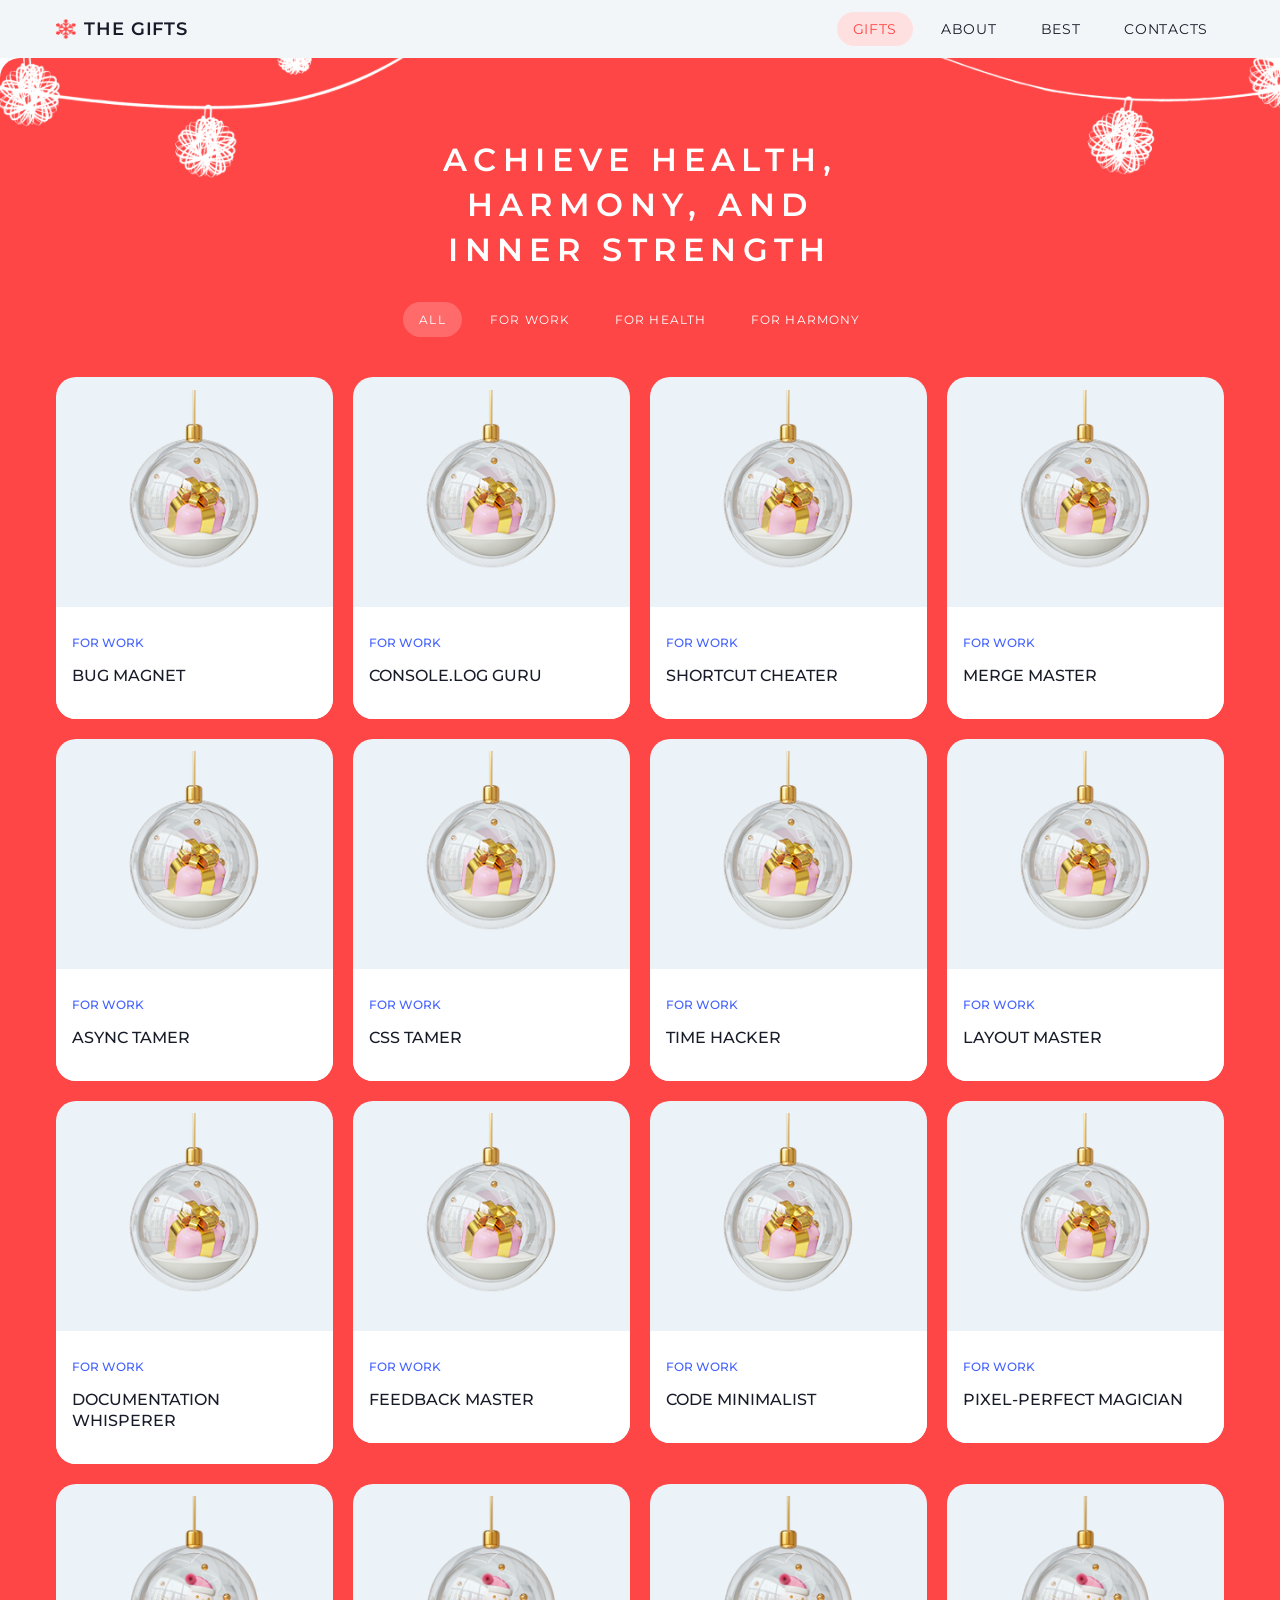
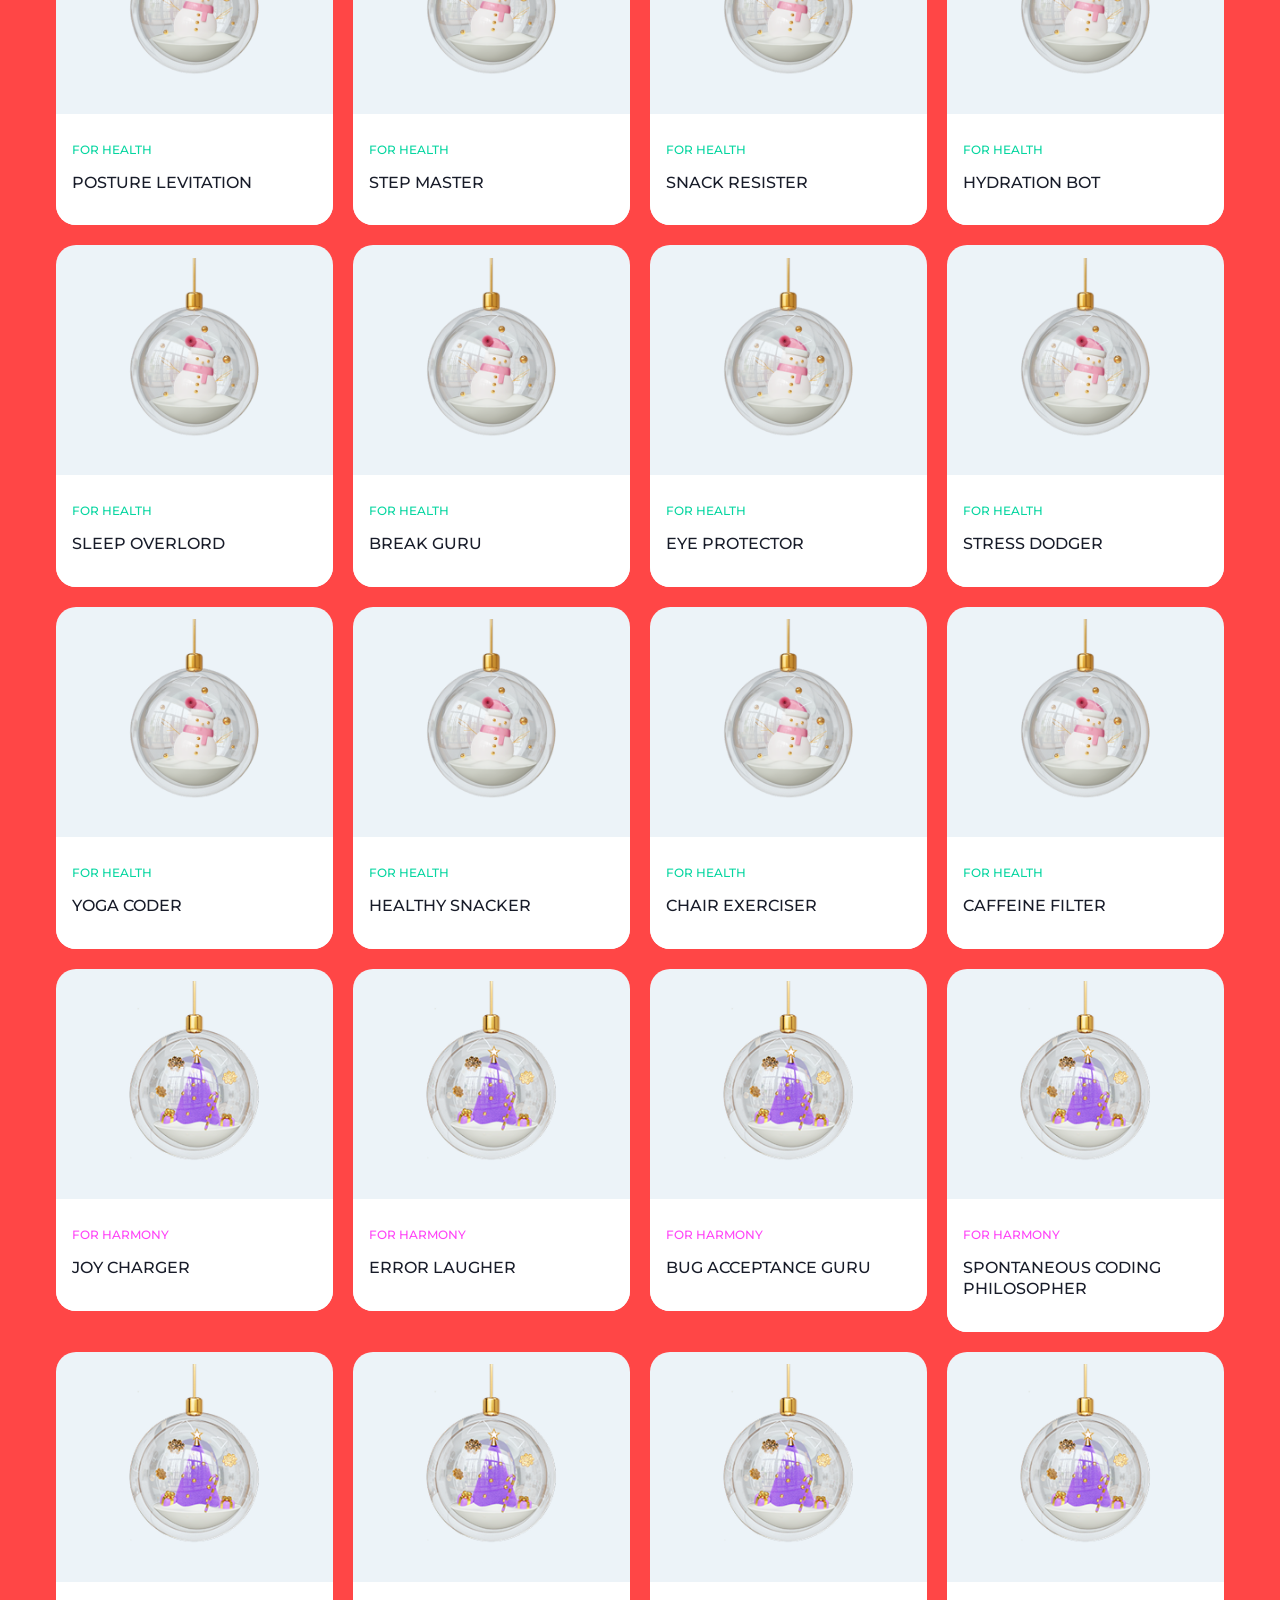
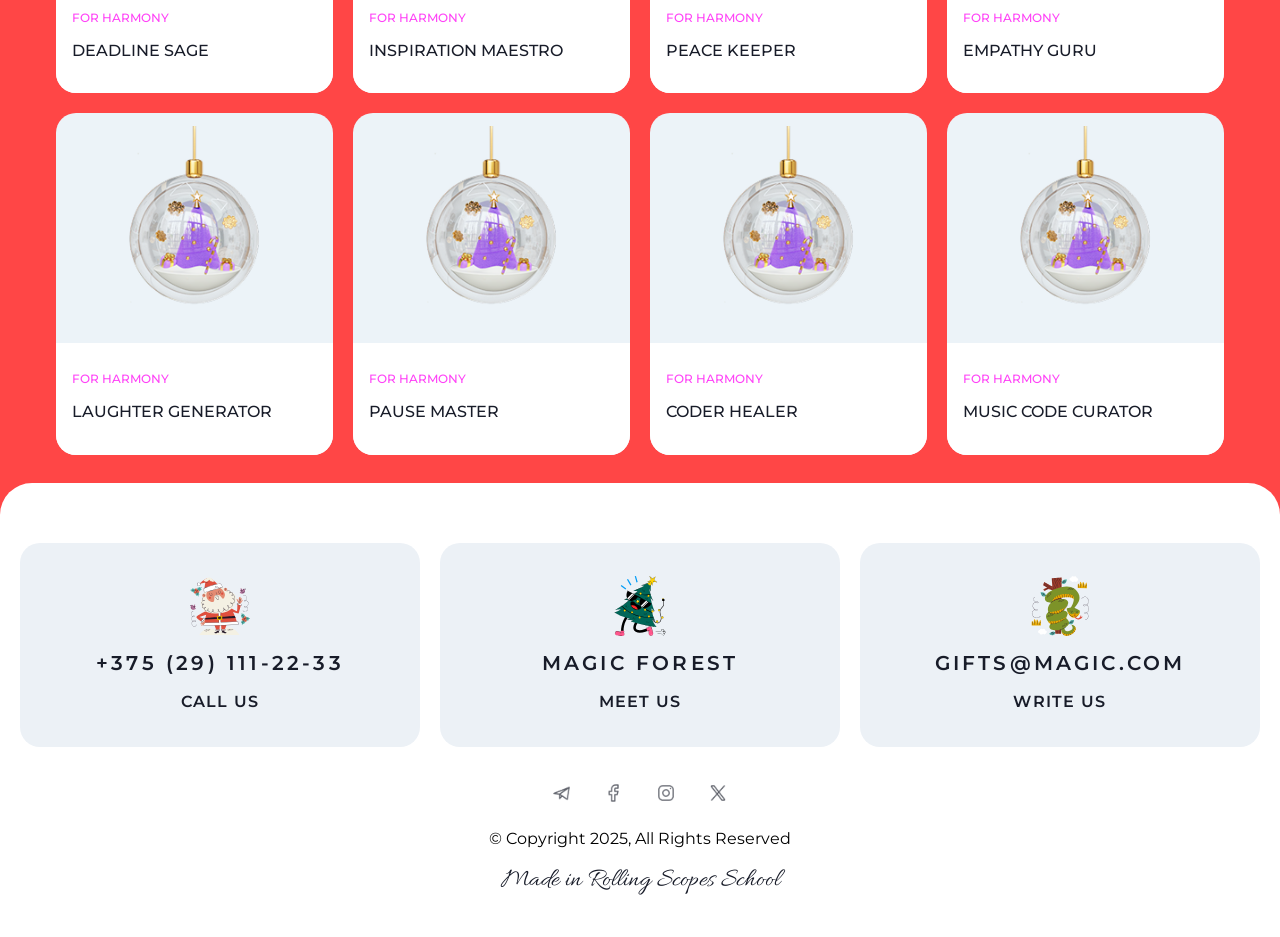
==== commit 347b3d08: "add part 3 functionality" ====
--- a/gifts.html
+++ b/gifts.html
@@ -8,7 +8,7 @@
   <link rel="preconnect" href="https://fonts.googleapis.com">
   <link rel="preconnect" href="https://fonts.gstatic.com" crossorigin>
   <link href="https://fonts.googleapis.com/css2?family=Montserrat:wght@300;400;500;600;700&family=Allura&display=swap" rel="stylesheet">
-  <link rel="stylesheet" href="style.css">
+  <link rel="stylesheet" href="style.css?v=5">
 </head>
 <body>
 
@@ -183,25 +183,158 @@
       <a href="https://rs.school/" target="_blank" class="footer-sub">Made in Rolling Scopes School</a>
     </div>
   </footer>
+  <button class="scroll-up" type="button" aria-label="Scroll to top">↑</button>
+  <div class="gift-modal" aria-hidden="true">
+    <div class="gift-modal__overlay"></div>
+    <div class="gift-modal__card" role="dialog" aria-modal="true">
+      <button class="gift-modal__close" type="button" aria-label="Close modal">×</button>
+      <div class="gift-modal__image"></div>
+      <div class="gift-modal__content"></div>
+    </div>
+  </div>
+<script src="js/gifts-data.js"></script>
 <script>
 const burger = document.querySelector('.burger');
 const nav = document.querySelector('.nav');
 const navLinks = document.querySelectorAll('.nav a');
+const giftModal = document.querySelector('.gift-modal');
+const giftModalCard = document.querySelector('.gift-modal__card');
+const giftModalImage = document.querySelector('.gift-modal__image');
+const giftModalContent = document.querySelector('.gift-modal__content');
+const giftModalClose = document.querySelector('.gift-modal__close');
+const giftModalOverlay = document.querySelector('.gift-modal__overlay');
+
+function closeBurgerMenu() {
+  burger.classList.remove('open');
+  nav.classList.remove('open');
+  document.body.classList.remove('menu-open');
+}
+
+function openBurgerMenu() {
+  burger.classList.add('open');
+  nav.classList.add('open');
+  document.body.classList.add('menu-open');
+}
 
 burger.addEventListener('click', () => {
-  burger.classList.toggle('open');
-  nav.classList.toggle('open');
+  if (nav.classList.contains('open')) {
+    closeBurgerMenu();
+  } else {
+    openBurgerMenu();
+  }
 });
 
 navLinks.forEach((link) => {
-  link.addEventListener('click', () => {
-    burger.classList.remove('open');
-    nav.classList.remove('open');
-  });
-});
+  link.addEventListener('click', closeBurgerMenu);
+});
+
+window.addEventListener('resize', () => {
+  if (window.innerWidth > 768) {
+    closeBurgerMenu();
+  }
+});
+
 
 const giftTabs = document.querySelectorAll('.gifts-tab');
-const giftCards = document.querySelectorAll('.gifts-page .gift-card');
+const giftCardsGrid = document.querySelector('.gifts-page .gifts-grid');
+
+function getGiftImage(category) {
+  if (category === 'For Work') {
+    return 'img/gift-1.png';
+  }
+
+  if (category === 'For Health') {
+    return 'img/gift-2.png';
+  }
+
+  return 'img/gift-4.png';
+}
+
+function getCategoryClass(category) {
+  return category.toLowerCase().replace('for ', '');
+}
+
+function createGiftCard(gift) {
+  const giftIndex = window.giftsData.indexOf(gift);
+  const categoryClass = getCategoryClass(gift.category);
+
+  return `
+    <div class="gift-card" data-gift-index="${giftIndex}">
+      <img src="${getGiftImage(gift.category)}" alt="${gift.name}">
+      <div class="gift-card-content">
+        <p class="gift-card-category ${categoryClass}">${gift.category.toUpperCase()}</p>
+        <h3 class="gift-card-title">${gift.name.toUpperCase()}</h3>
+      </div>
+    </div>
+  `;
+}
+
+function createSnowflakes(value) {
+  const count = Number(value.replace('+', '')) / 100;
+  return Array.from({ length: 5 }, (_, index) => {
+    const className = index < count ? 'active' : '';
+    return `<img class="gift-modal__snowflake ${className}" src="img/snowflake.png" alt="">`;
+  }).join('');
+}
+
+function openGiftModal(giftIndex) {
+  const gift = window.giftsData[giftIndex];
+
+  if (!gift) {
+    return;
+  }
+
+  const categoryClass = getCategoryClass(gift.category);
+
+  giftModalImage.innerHTML = `<img src="${getGiftImage(gift.category)}" alt="${gift.name}">`;
+  giftModalContent.innerHTML = `
+    <p class="gift-card-category ${categoryClass}">${gift.category.toUpperCase()}</p>
+    <h3 class="gift-modal__title">${gift.name.toUpperCase()}</h3>
+    <p class="gift-modal__description">${gift.description}</p>
+    <p class="gift-modal__subtitle">ADDS SUPERPOWERS TO:</p>
+    <div class="gift-modal__powers">
+      <div><span>Live</span><span>${gift.superpowers.live}</span><span>${createSnowflakes(gift.superpowers.live)}</span></div>
+      <div><span>Create</span><span>${gift.superpowers.create}</span><span>${createSnowflakes(gift.superpowers.create)}</span></div>
+      <div><span>Love</span><span>${gift.superpowers.love}</span><span>${createSnowflakes(gift.superpowers.love)}</span></div>
+      <div><span>Dream</span><span>${gift.superpowers.dream}</span><span>${createSnowflakes(gift.superpowers.dream)}</span></div>
+    </div>
+  `;
+
+  giftModal.classList.add('open');
+  giftModal.setAttribute('aria-hidden', 'false');
+  document.body.classList.add('modal-open');
+}
+
+function closeGiftModal() {
+  giftModal.classList.remove('open');
+  giftModal.setAttribute('aria-hidden', 'true');
+  document.body.classList.remove('modal-open');
+}
+
+function renderGifts(filter = 'all') {
+  const filteredGifts = filter === 'all'
+    ? window.giftsData
+    : window.giftsData.filter((gift) => getCategoryClass(gift.category) === filter);
+
+  giftCardsGrid.innerHTML = filteredGifts.map(createGiftCard).join('');
+}
+
+renderGifts();
+
+giftCardsGrid.addEventListener('click', (event) => {
+  const card = event.target.closest('.gift-card');
+
+  if (card) {
+    openGiftModal(card.dataset.giftIndex);
+  }
+});
+
+giftModalClose.addEventListener('click', closeGiftModal);
+giftModalOverlay.addEventListener('click', closeGiftModal);
+
+giftModalCard.addEventListener('click', (event) => {
+  event.stopPropagation();
+});
 
 giftTabs.forEach((tab) => {
   tab.addEventListener('click', () => {
@@ -213,18 +346,33 @@
 
     tab.classList.add('active');
 
-    giftCards.forEach((card) => {
-      const category = card.querySelector('.gift-card-category');
-
-      if (filter === 'all' || category.classList.contains(filter)) {
-        card.style.display = 'block';
-      } else {
-        card.style.display = 'none';
-      }
-    });
+    renderGifts(filter);
   });
 });
+
+const scrollUpButton = document.querySelector('.scroll-up');
+
+function toggleScrollUpButton() {
+  if (window.innerWidth <= 768 && window.scrollY > 300) {
+    scrollUpButton.classList.add('show');
+  } else {
+    scrollUpButton.classList.remove('show');
+  }
+}
+
+scrollUpButton.addEventListener('click', () => {
+  window.scrollTo({
+    top: 0,
+    behavior: 'smooth'
+  });
+});
+
+window.addEventListener('scroll', toggleScrollUpButton);
+window.addEventListener('resize', toggleScrollUpButton);
+
+toggleScrollUpButton();
+
 
 </script>
 </body>
-</html>+</html>
--- a/style.css
+++ b/style.css
@@ -863,7 +863,7 @@
   justify-content: center;
   align-items: center;
   overflow: hidden;
-  max-width: 500px;  /* 🔥 уменьшаем весь блок */
+  max-width: 500px;  
   margin: 0 auto;
 }
 
@@ -1969,3 +1969,371 @@
     transform: translateX(0);
   }
 }
+.slider-btn:disabled {
+  cursor: default;
+  color: rgba(255, 255, 255, 0.4);
+  border-color: rgba(255, 255, 255, 0.4);
+  background: transparent;
+}
+
+.slider-btn:not(:disabled):hover {
+  background: #ffffff;
+  color: #ff4646;
+  border-color: #ffffff;
+}
+
+.scroll-up {
+  display: none;
+  position: fixed;
+  right: 8px;
+  bottom: 8px;
+  width: 56px;
+  height: 56px;
+  border: 1px solid #ff4646;
+  border-radius: 50%;
+  background: #ffffff;
+  color: #ff4646;
+  font-size: 24px;
+  line-height: 1;
+  cursor: pointer;
+  z-index: 100;
+  align-items: center;
+  justify-content: center;
+  transition: opacity 0.3s ease, transform 0.3s ease;
+}
+
+.scroll-up:hover {
+  background: #ff4646;
+  color: #ffffff;
+}
+
+body.menu-open {
+  overflow: hidden;
+}
+
+@media (max-width: 768px) {
+  .header {
+    background: #ffffff !important;
+  }
+
+  .scroll-up.show {
+    display: flex;
+  }
+
+  .header .header-container {
+    min-height: 64px !important;
+    padding: 0 24px !important;
+    background: #ffffff !important;
+  }
+
+  .header .burger {
+    display: block !important;
+    position: relative !important;
+    width: 40px !important;
+    height: 40px !important;
+    margin: 0 !important;
+    padding: 0 !important;
+    right: auto !important;
+    flex-shrink: 0 !important;
+    overflow: visible !important;
+    cursor: pointer !important;
+    z-index: 300 !important;
+  }
+
+  .header .burger span,
+  .header .burger span + span {
+    display: block !important;
+    position: absolute !important;
+    left: 50% !important;
+    width: 24px !important;
+    height: 2px !important;
+    margin: 0 !important;
+    padding: 0 !important;
+    background: #181c29 !important;
+    border-radius: 2px !important;
+    transform-origin: center !important;
+    transition: transform 0.3s ease, top 0.3s ease !important;
+  }
+
+  .header .burger span:first-child {
+    top: 14px !important;
+    transform: translateX(-50%) rotate(0deg) !important;
+  }
+
+  .header .burger span:last-child {
+    top: 24px !important;
+    transform: translateX(-50%) rotate(0deg) !important;
+  }
+
+  .header .burger.open span:first-child {
+    top: 19px !important;
+    transform: translateX(-50%) rotate(45deg) !important;
+  }
+
+  .header .burger.open span:last-child {
+    top: 19px !important;
+    transform: translateX(-50%) rotate(-45deg) !important;
+  }
+
+  .header .nav {
+    position: fixed !important;
+    top: 64px !important;
+    left: 0 !important;
+    right: auto !important;
+    width: 100vw !important;
+    height: calc(100vh - 64px) !important;
+    background: #ffffff !important;
+    border-radius: 0 !important;
+    display: flex !important;
+    flex-direction: column !important;
+    align-items: center !important;
+    justify-content: center !important;
+    gap: 8px !important;
+    transform: translateX(100%) !important;
+    transition: transform 0.4s ease !important;
+    z-index: 150 !important;
+  }
+
+  .header .nav.open {
+    transform: translateX(0) !important;
+  }
+
+  .header .nav a {
+    font-size: 24px !important;
+    line-height: 1.5 !important;
+    letter-spacing: 0.16em !important;
+    font-weight: 600 !important;
+    padding: 12px 20px !important;
+    text-align: center !important;
+  }
+}
+
+@media (min-width: 769px) {
+  body.menu-open {
+    overflow: auto;
+  }
+
+  .header .nav {
+    transform: none !important;
+  }
+}
+
+body.modal-open {
+  overflow: hidden;
+}
+
+.gift-modal {
+  position: fixed;
+  inset: 0;
+  display: none;
+  align-items: center;
+  justify-content: center;
+  padding: 20px;
+  z-index: 1000;
+}
+
+.gift-modal.open {
+  display: flex;
+}
+
+.gift-modal__overlay {
+  position: absolute;
+  inset: 0;
+  background: rgba(24, 28, 41, 0.8);
+}
+
+.gift-modal__card {
+  position: relative;
+  width: 400px;
+  max-width: 100%;
+  max-height: calc(100vh - 40px);
+  overflow: hidden;
+  border-radius: 20px;
+  background: #ffffff;
+  z-index: 1;
+}
+
+.gift-modal__close {
+  position: absolute;
+  top: 12px;
+  right: 12px;
+  width: 40px;
+  height: 40px;
+  border: 0;
+  background: transparent;
+  color: #181c29;
+  font-size: 36px;
+  line-height: 1;
+  cursor: pointer;
+  z-index: 2;
+}
+
+.gift-modal__image {
+  height: 300px;
+  background: #ecf3f8;
+  display: flex;
+  align-items: center;
+  justify-content: center;
+  overflow: hidden;
+}
+
+.gift-modal__image img {
+  width: 420px;
+  height: 420px;
+  object-fit: contain;
+}
+
+.gift-modal__content {
+  padding: 20px;
+  border-radius: 20px 20px 0 0;
+  background: #ffffff;
+}
+
+.gift-modal__title {
+  margin: 8px 0;
+  font-family: 'Montserrat', sans-serif;
+  font-size: 16px;
+  line-height: 1.5;
+  font-weight: 600;
+  letter-spacing: 0.08em;
+  text-transform: uppercase;
+  color: #181c29;
+}
+
+.gift-modal__description {
+  margin: 0 0 20px;
+  font-family: 'Montserrat', sans-serif;
+  font-size: 14px;
+  line-height: 1.48;
+  font-weight: 400;
+  color: #181c29;
+}
+
+.gift-modal__subtitle {
+  margin: 0 0 8px;
+  font-family: 'Montserrat', sans-serif;
+  font-size: 12px;
+  line-height: 1.3;
+  font-weight: 600;
+  letter-spacing: 0.05em;
+  text-transform: uppercase;
+  color: #181c29;
+}
+
+.gift-modal__powers {
+  display: flex;
+  flex-direction: column;
+  gap: 0;
+}
+
+.gift-modal__powers div {
+  display: grid;
+  grid-template-columns: 1fr 40px 112px;
+  align-items: center;
+  gap: 8px;
+  font-family: 'Montserrat', sans-serif;
+  font-size: 14px;
+  line-height: 1.4;
+  color: #181c29;
+}
+
+.gift-modal__powers div span:nth-child(2) {
+  text-align: right;
+}
+
+.gift-modal__powers div span:nth-child(3) {
+  display: flex;
+  justify-content: flex-end;
+  gap: 8px;
+}
+
+.gift-modal__snowflake {
+  width: 16px;
+  height: 16px;
+  object-fit: contain;
+  opacity: 0.18;
+}
+
+.gift-modal__snowflake.active {
+  opacity: 1;
+}
+
+@media (max-width: 380px) {
+  .gift-modal {
+    padding: 8px;
+  }
+
+  .gift-modal__card {
+    width: 364px;
+    max-height: calc(100vh - 16px);
+  }
+
+  .gift-modal__image {
+    height: 220px;
+  }
+
+  .gift-modal__image img {
+    width: 340px;
+    height: 340px;
+  }
+
+  .gift-modal__content {
+    padding: 20px;
+  }
+
+  .gift-modal__powers div {
+    grid-template-columns: 1fr 36px 104px;
+    gap: 6px;
+    font-size: 12px;
+  }
+
+  .gift-modal__powers div span:nth-child(3) {
+    gap: 6px;
+  }
+}
+
+
+/* Final slider clipping fix */
+@media (max-width: 768px) {
+  .slider {
+    overflow: hidden !important;
+  }
+
+  .slider-container {
+    overflow: visible !important;
+  }
+
+  .slider-wrapper {
+    max-width: 752px !important;
+    height: 200px !important;
+    overflow: visible !important;
+  }
+
+  .slider-row {
+    align-items: center !important;
+    will-change: transform;
+  }
+
+  .slider-controls {
+    position: relative !important;
+    z-index: 5 !important;
+  }
+}
+
+@media (max-width: 380px) {
+  .slider-wrapper {
+    max-width: 364px !important;
+    height: 200px !important;
+    overflow: visible !important;
+  }
+}
+
+/* Final mobile menu color fix */
+@media (max-width: 768px) {
+  .header,
+  .header .header-container,
+  .header .nav,
+  .header .nav.open {
+    background: #f3f6f9 !important;
+  }
+}
